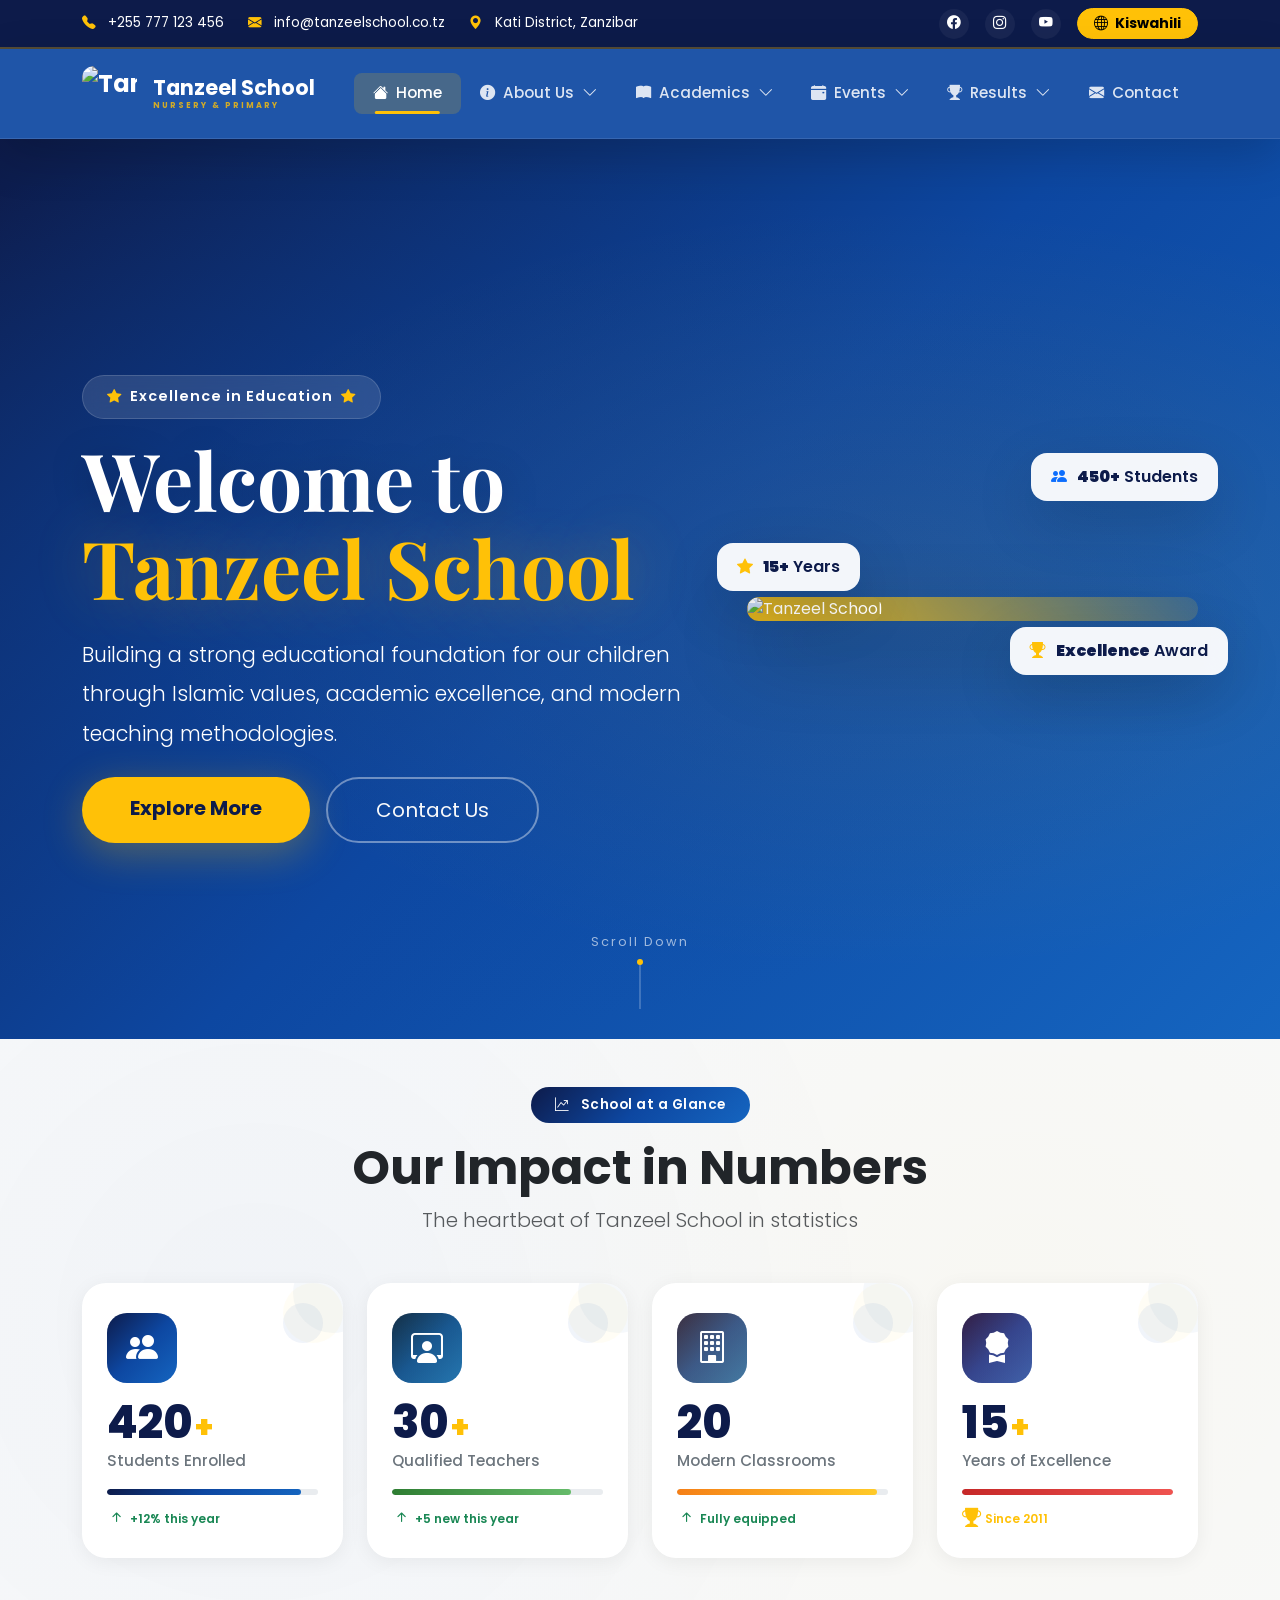
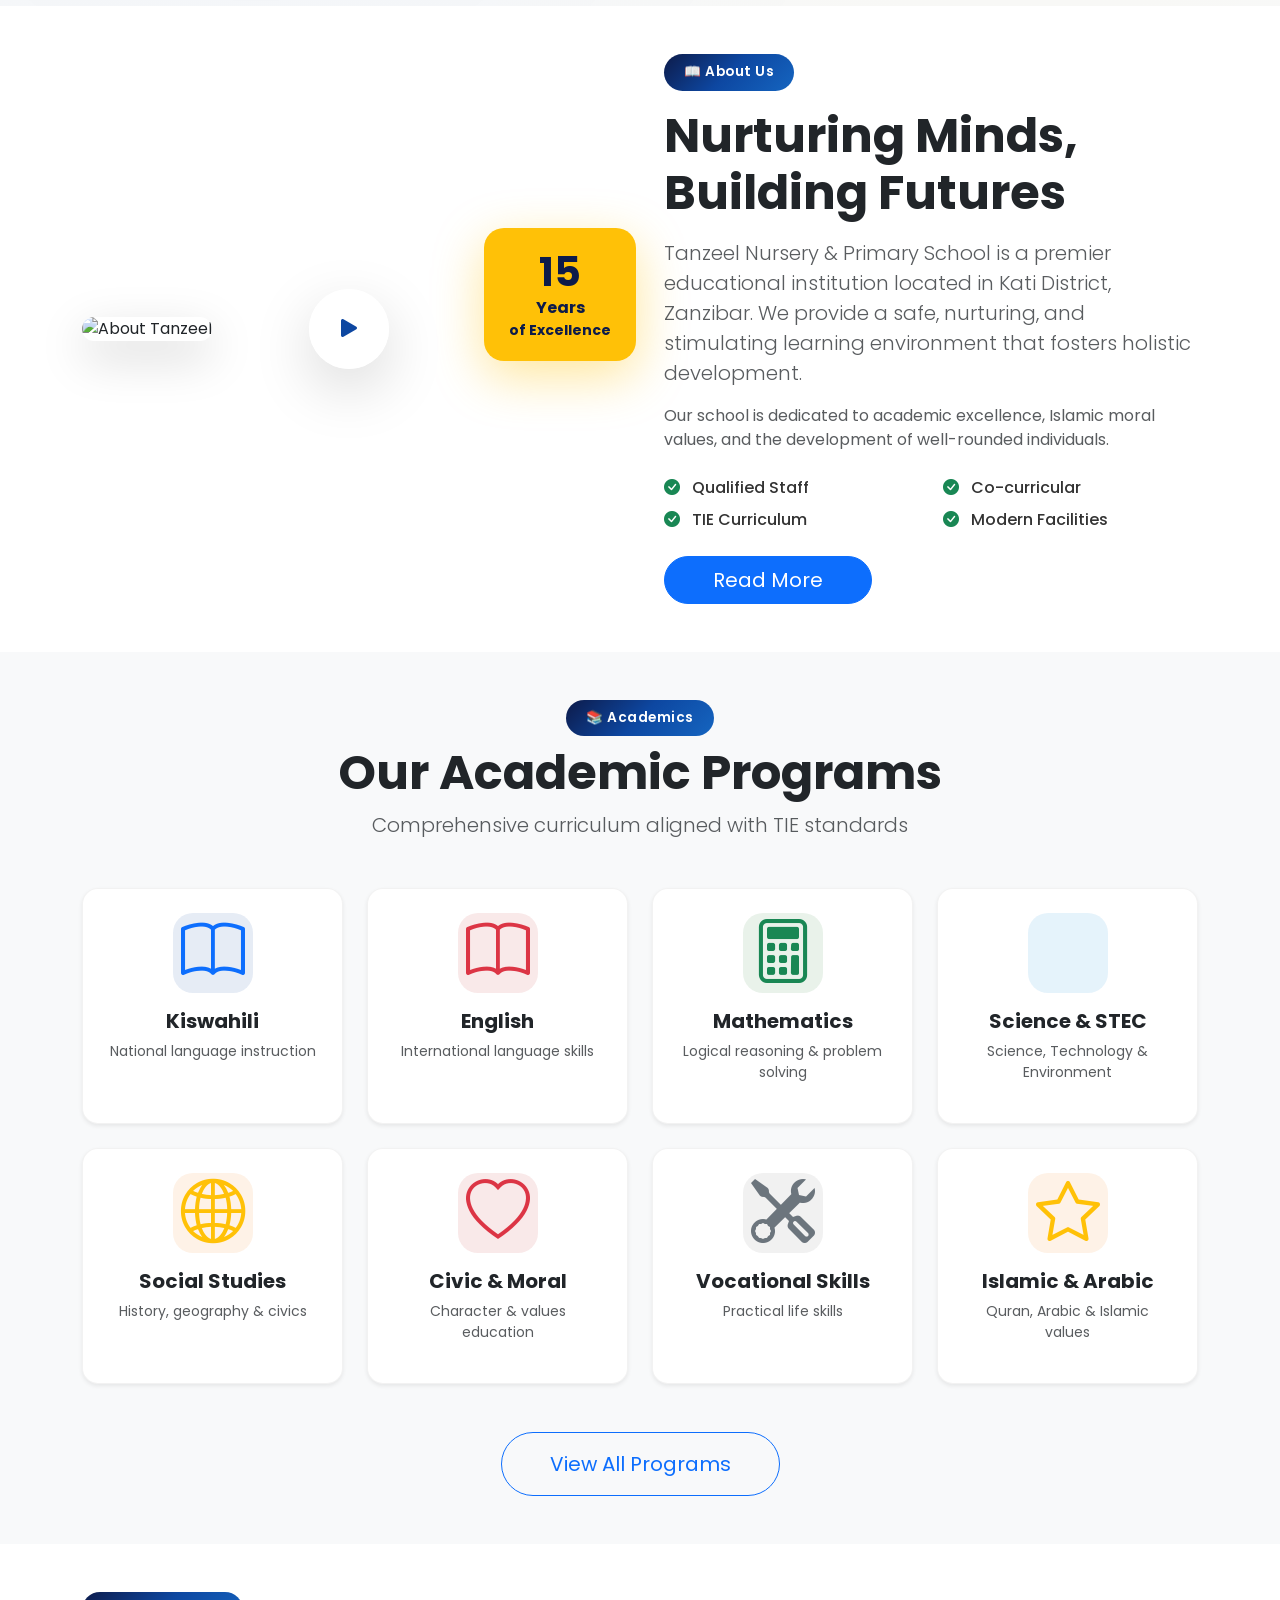
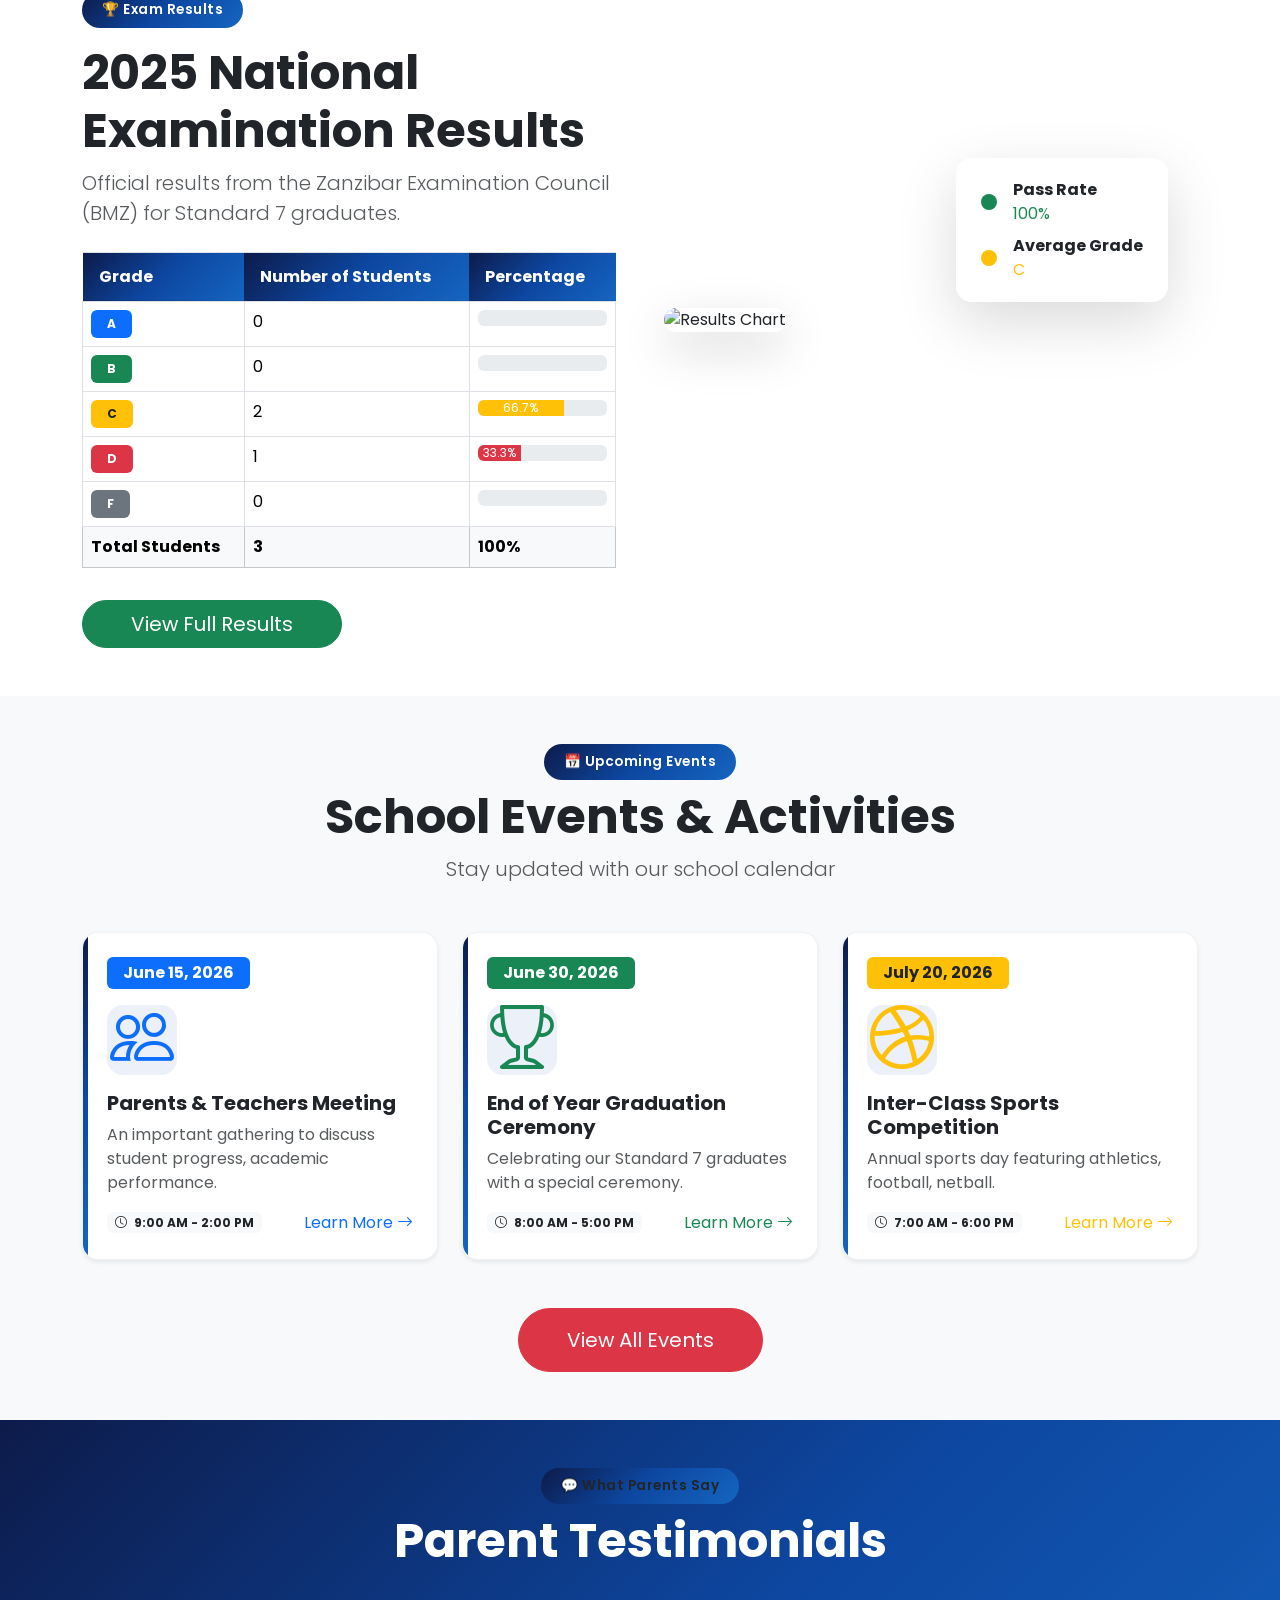
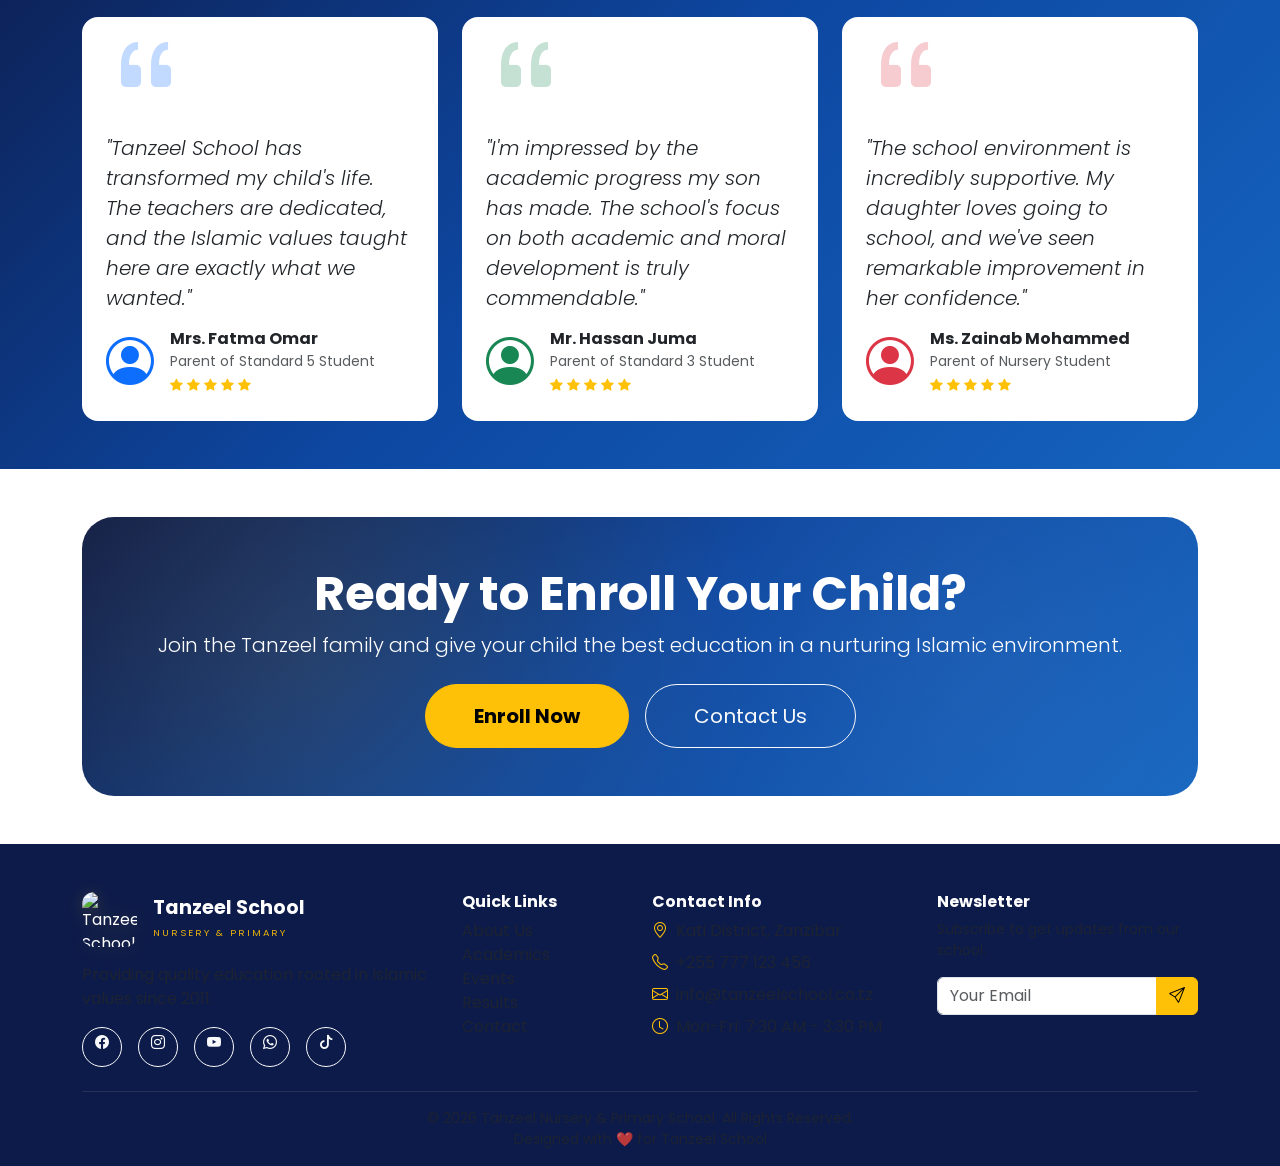
==== index.html @ b0aac3c8 "Prince" ====
<!DOCTYPE html>
<html lang="en" id="htmlTag">
<head>
    <meta charset="UTF-8" />
    <meta name="viewport" content="width=device-width, initial-scale=1.0" />
    <title>Tanzeel Nursery & Primary School - Home</title>
    
    <!-- Bootstrap 5 CSS -->
    <link href="https://cdn.jsdelivr.net/npm/bootstrap@5.3.2/dist/css/bootstrap.min.css" rel="stylesheet" />
    <!-- Bootstrap Icons -->
    <link href="https://cdn.jsdelivr.net/npm/bootstrap-icons@1.11.3/font/bootstrap-icons.css" rel="stylesheet" />
    <!-- Google Fonts Premium -->
    <link href="https://fonts.googleapis.com/css2?family=Playfair+Display:wght@700;800;900&family=Poppins:wght@300;400;500;600;700;800;900&display=swap" rel="stylesheet" />
    <!-- AOS Animation -->
    <link href="https://unpkg.com/aos@2.3.1/dist/aos.css" rel="stylesheet" />
    <!-- Custom CSS -->
    <link href="css/style.css" rel="stylesheet" />
</head>
<body>

    <!-- ======== PRELOADER ======== -->
    <div id="preloader">
        <div class="loader">
            <div class="loader-ring"></div>
            <div class="loader-ring"></div>
            <div class="loader-ring"></div>
            <div class="loader-logo">
                <img src="images/logo-placeholder.png" alt="Tanzeel School" class="loader-logo-img" />
            </div>
            <p class="loader-text mt-3 fw-bold">Tanzeel School</p>
        </div>
    </div>

    <!-- ======== TOP BAR ======== -->
    <div class="top-bar py-2 d-none d-md-block">
        <div class="container d-flex justify-content-between align-items-center">
            <div class="d-flex gap-4 text-white">
                <span><i class="bi bi-telephone-fill me-2 text-warning"></i> <span class="lang-phone">+255 777 123 456</span></span>
                <span><i class="bi bi-envelope-fill me-2 text-warning"></i> <span class="lang-email">info@tanzeelschool.co.tz</span></span>
                <span><i class="bi bi-geo-alt-fill me-2 text-warning"></i> <span class="lang-address">Kati District, Zanzibar</span></span>
            </div>
            <div class="d-flex gap-3 align-items-center">
                <a href="#" class="text-white text-decoration-none social-icon-top"><i class="bi bi-facebook"></i></a>
                <a href="#" class="text-white text-decoration-none social-icon-top"><i class="bi bi-instagram"></i></a>
                <a href="#" class="text-white text-decoration-none social-icon-top"><i class="bi bi-youtube"></i></a>
                <button id="langToggle" class="btn btn-warning btn-sm fw-bold px-3 rounded-pill">
                    <i class="bi bi-globe me-1"></i> <span id="langLabel">Kiswahili</span>
                </button>
            </div>
        </div>
    </div>

    <!-- ======== NAVBAR WITH LOGO ======== -->
    <nav class="navbar navbar-expand-lg glass-navbar shadow-lg sticky-top">
        <div class="container">
            <a class="navbar-brand fw-bold" href="index.html">
                <!-- ====== LOGO IN HEADER ====== -->
                <div class="brand-logo-wrapper">
                    <img src="images/logo.png" alt="Tanzeel School Logo" class="brand-logo" id="headerLogo" />
                    <!-- Fallback if logo not found -->
                    <div class="brand-icon-fallback d-none">
                        <i class="bi bi-mortarboard-fill"></i>
                    </div>
                </div>
                <div class="brand-text ms-2">
                    <span class="lang-school-name">Tanzeel School</span>
                    <small class="d-block text-warning" style="font-size: 0.5rem; letter-spacing: 2px; opacity: 0.8;">
                        <span class="lang-brand-tag">NURSERY &amp; PRIMARY</span>
                    </small>
                </div>
            </a>
            <button class="navbar-toggler border-0" type="button" data-bs-toggle="collapse" data-bs-target="#mainNav">
                <span class="navbar-toggler-icon"></span>
            </button>
            <div class="collapse navbar-collapse" id="mainNav">
                <ul class="navbar-nav ms-auto fw-semibold">
                    
                    <!-- HOME -->
                    <li class="nav-item">
                        <a class="nav-link active" href="index.html">
                            <i class="bi bi-house-fill me-1"></i>
                            <span class="lang-nav-home">Home</span>
                        </a>
                    </li>
                    
                    <!-- ABOUT US with DROPDOWN -->
                    <li class="nav-item dropdown">
                        <a class="nav-link dropdown-toggle" href="#" id="aboutDropdown" role="button" data-bs-toggle="dropdown" aria-expanded="false">
                            <i class="bi bi-info-circle-fill me-1"></i>
                            <span class="lang-nav-about">About Us</span>
                            <i class="bi bi-chevron-down ms-1 dropdown-arrow"></i>
                        </a>
                        <ul class="dropdown-menu glass-dropdown" aria-labelledby="aboutDropdown">
                            <li>
                                <a class="dropdown-item" href="about.html#history">
                                    <i class="bi bi-clock-history me-2"></i>
                                    <span class="lang-drop-history">Our History</span>
                                    <span class="dropdown-badge">NEW</span>
                                </a>
                            </li>
                            <li>
                                <a class="dropdown-item" href="about.html#mission">
                                    <i class="bi bi-bullseye me-2"></i>
                                    <span class="lang-drop-mission">Mission & Vision</span>
                                </a>
                            </li>
                            <li>
                                <a class="dropdown-item" href="about.html#staff">
                                    <i class="bi bi-people me-2"></i>
                                    <span class="lang-drop-staff">Our Staff</span>
                                </a>
                            </li>
                            <li>
                                <a class="dropdown-item" href="about.html#facilities">
                                    <i class="bi bi-building me-2"></i>
                                    <span class="lang-drop-facilities">Facilities</span>
                                </a>
                            </li>
                            <li><hr class="dropdown-divider" /></li>
                            <li>
                                <a class="dropdown-item" href="about.html#achievements">
                                    <i class="bi bi-trophy me-2"></i>
                                    <span class="lang-drop-achievements">Achievements</span>
                                    <span class="dropdown-badge bg-success">Award</span>
                                </a>
                            </li>
                        </ul>
                    </li>
                    
                    <!-- ACADEMICS with DROPDOWN -->
                    <li class="nav-item dropdown">
                        <a class="nav-link dropdown-toggle" href="#" id="acadDropdown" role="button" data-bs-toggle="dropdown" aria-expanded="false">
                            <i class="bi bi-book-fill me-1"></i>
                            <span class="lang-nav-academics">Academics</span>
                            <i class="bi bi-chevron-down ms-1 dropdown-arrow"></i>
                        </a>
                        <ul class="dropdown-menu glass-dropdown" aria-labelledby="acadDropdown">
                            <li>
                                <a class="dropdown-item" href="academics.html#nursery">
                                    <i class="bi bi-stars me-2"></i>
                                    <span class="lang-drop-nursery">Nursery Program</span>
                                </a>
                            </li>
                            <li>
                                <a class="dropdown-item" href="academics.html#primary">
                                    <i class="bi bi-book me-2"></i>
                                    <span class="lang-drop-primary">Primary Program</span>
                                </a>
                            </li>
                            <li>
                                <a class="dropdown-item" href="academics.html#subjects">
                                    <i class="bi bi-grid me-2"></i>
                                    <span class="lang-drop-subjects">Subjects Offered</span>
                                    <span class="dropdown-badge">8</span>
                                </a>
                            </li>
                            <li>
                                <a class="dropdown-item" href="academics.html#curriculum">
                                    <i class="bi bi-diagram-3 me-2"></i>
                                    <span class="lang-drop-curriculum">Curriculum</span>
                                </a>
                            </li>
                            <li><hr class="dropdown-divider" /></li>
                            <li>
                                <a class="dropdown-item" href="academics.html#islamic">
                                    <i class="bi bi-star me-2"></i>
                                    <span class="lang-drop-islamic">Islamic Studies</span>
                                    <span class="dropdown-badge bg-warning text-dark">Featured</span>
                                </a>
                            </li>
                        </ul>
                    </li>
                    
                    <!-- EVENTS with DROPDOWN -->
                    <li class="nav-item dropdown">
                        <a class="nav-link dropdown-toggle" href="#" id="eventsDropdown" role="button" data-bs-toggle="dropdown" aria-expanded="false">
                            <i class="bi bi-calendar-event-fill me-1"></i>
                            <span class="lang-nav-events">Events</span>
                            <i class="bi bi-chevron-down ms-1 dropdown-arrow"></i>
                        </a>
                        <ul class="dropdown-menu glass-dropdown" aria-labelledby="eventsDropdown">
                            <li>
                                <a class="dropdown-item" href="events.html#upcoming">
                                    <i class="bi bi-calendar-plus me-2"></i>
                                    <span class="lang-drop-upcoming">Upcoming Events</span>
                                    <span class="dropdown-badge bg-danger">3</span>
                                </a>
                            </li>
                            <li>
                                <a class="dropdown-item" href="events.html#calendar">
                                    <i class="bi bi-calendar3 me-2"></i>
                                    <span class="lang-drop-calendar">School Calendar</span>
                                </a>
                            </li>
                            <li>
                                <a class="dropdown-item" href="events.html#gallery">
                                    <i class="bi bi-images me-2"></i>
                                    <span class="lang-drop-gallery">Event Gallery</span>
                                </a>
                            </li>
                            <li><hr class="dropdown-divider" /></li>
                            <li>
                                <a class="dropdown-item" href="events.html#sports">
                                    <i class="bi bi-dribbble me-2"></i>
                                    <span class="lang-drop-sports">Sports Events</span>
                                </a>
                            </li>
                        </ul>
                    </li>
                    
                    <!-- RESULTS with DROPDOWN -->
                    <li class="nav-item dropdown">
                        <a class="nav-link dropdown-toggle" href="#" id="resultsDropdown" role="button" data-bs-toggle="dropdown" aria-expanded="false">
                            <i class="bi bi-trophy-fill me-1"></i>
                            <span class="lang-nav-results">Results</span>
                            <i class="bi bi-chevron-down ms-1 dropdown-arrow"></i>
                        </a>
                        <ul class="dropdown-menu glass-dropdown" aria-labelledby="resultsDropdown">
                            <li>
                                <a class="dropdown-item" href="results.html#2025">
                                    <i class="bi bi-award me-2"></i>
                                    <span class="lang-drop-2025">2025 Results</span>
                                    <span class="dropdown-badge bg-success">Latest</span>
                                </a>
                            </li>
                            <li>
                                <a class="dropdown-item" href="results.html#2024">
                                    <i class="bi bi-award me-2"></i>
                                    <span class="lang-drop-2024">2024 Results</span>
                                </a>
                            </li>
                            <li>
                                <a class="dropdown-item" href="results.html#analysis">
                                    <i class="bi bi-graph-up me-2"></i>
                                    <span class="lang-drop-analysis">Performance Analysis</span>
                                </a>
                            </li>
                            <li><hr class="dropdown-divider" /></li>
                            <li>
                                <a class="dropdown-item" href="results.html#national">
                                    <i class="bi bi-bar-chart me-2"></i>
                                    <span class="lang-drop-national">National Rankings</span>
                                </a>
                            </li>
                        </ul>
                    </li>
                    
                    <!-- CONTACT -->
                    <li class="nav-item">
                        <a class="nav-link" href="contact.html">
                            <i class="bi bi-envelope-fill me-1"></i>
                            <span class="lang-nav-contact">Contact</span>
                        </a>
                    </li>
                    
                </ul>
            </div>
        </div>
    </nav>

    <!-- ======== HERO SECTION ======== -->
    <section class="hero-section d-flex align-items-center position-relative overflow-hidden">
        <div id="particles-js" class="particles-container"></div>
        <div class="hero-gradient-overlay"></div>
        
        <div class="container text-white text-center text-md-start position-relative z-1">
            <div class="row align-items-center">
                <div class="col-lg-7" data-aos="fade-right" data-aos-duration="1200">
                    <span class="badge-hero mb-3 d-inline-block">
                        <i class="bi bi-star-fill text-warning me-1"></i>
                        <span class="lang-hero-badge">Excellence in Education</span>
                        <i class="bi bi-star-fill text-warning ms-1"></i>
                    </span>
                    <h1 class="display-1 fw-bold hero-title">
                        <span class="lang-hero-title">Welcome to</span><br />
                        <span class="text-warning lang-hero-sub">Tanzeel School</span>
                    </h1>
                    <p class="lead my-4 lang-hero-desc" style="font-size: 1.3rem; line-height: 1.9;">
                        Building a strong educational foundation for our children through Islamic values, 
                        academic excellence, and modern teaching methodologies.
                    </p>
                    <div class="d-flex flex-wrap gap-3 mt-4">
                        <a href="about.html" class="btn btn-warning btn-lg fw-bold px-5 py-3 rounded-pill hero-btn-primary lang-hero-btn1">
                            Explore More <i class="bi bi-arrow-right ms-2"></i>
                        </a>
                        <a href="contact.html" class="btn btn-outline-light btn-lg px-5 py-3 rounded-pill hero-btn-secondary lang-hero-btn2">
                            <i class="bi bi-telephone me-2"></i> Contact Us
                        </a>
                    </div>
                </div>
                <div class="col-lg-5 d-none d-lg-block" data-aos="fade-left" data-aos-duration="1200">
                    <div class="hero-image-wrapper">
                        <div class="hero-image-frame">
                            <img src="https://via.placeholder.com/600x500/0d47a1/ffffff?text=Tanzeel+School" 
                                 alt="Tanzeel School" class="img-fluid rounded-5 shadow-lg floating-img" />
                        </div>
                        <div class="floating-badge-1">
                            <i class="bi bi-star-fill text-warning"></i>
                            <span><strong>15+</strong> Years</span>
                        </div>
                        <div class="floating-badge-2">
                            <i class="bi bi-trophy-fill text-warning"></i>
                            <span><strong>Excellence</strong> Award</span>
                        </div>
                        <div class="floating-badge-3">
                            <i class="bi bi-people-fill text-primary"></i>
                            <span><strong>450+</strong> Students</span>
                        </div>
                    </div>
                </div>
            </div>
        </div>
        
        <div class="scroll-indicator d-none d-md-block">
            <span class="lang-scroll">Scroll Down</span>
            <div class="scroll-line">
                <div class="scroll-dot"></div>
            </div>
        </div>
    </section>

    <!-- ======== IMPROVED STATISTICS SECTION (PREMIUM DESIGN) ======== -->
    <section class="stats-section py-5">
        <div class="container">
            <div class="stats-header text-center mb-5" data-aos="fade-up">
                <span class="stats-badge d-inline-block mb-3">
                    <i class="bi bi-graph-up-arrow me-2"></i>
                    <span class="lang-stats-badge">School at a Glance</span>
                </span>
                <h2 class="display-5 fw-bold lang-stats-title">Our Impact in Numbers</h2>
                <p class="text-muted lead lang-stats-sub">The heartbeat of Tanzeel School in statistics</p>
            </div>
            
            <div class="row g-4">
                <!-- Stat 1: Students -->
                <div class="col-lg-3 col-md-6" data-aos="fade-up" data-aos-delay="100">
                    <div class="stat-card premium-stat-card">
                        <div class="stat-card-inner">
                            <div class="stat-icon-circle">
                                <i class="bi bi-people-fill"></i>
                                <div class="stat-icon-bg"></div>
                            </div>
                            <div class="stat-content">
                                <h2 class="stat-number"><span class="counter" data-target="450">0</span><span class="stat-plus">+</span></h2>
                                <p class="stat-label lang-stat-students-label">Students Enrolled</p>
                            </div>
                            <div class="stat-progress-bar-wrapper">
                                <div class="stat-progress-track">
                                    <div class="stat-progress-fill" style="width: 92%;">
                                        <span class="stat-progress-label">92%</span>
                                    </div>
                                </div>
                            </div>
                            <div class="stat-trend">
                                <i class="bi bi-arrow-up-short text-success"></i>
                                <span class="text-success">+12% this year</span>
                            </div>
                            <div class="stat-decoration">
                                <div class="stat-circle-1"></div>
                                <div class="stat-circle-2"></div>
                                <div class="stat-circle-3"></div>
                            </div>
                        </div>
                    </div>
                </div>
                
                <!-- Stat 2: Teachers -->
                <div class="col-lg-3 col-md-6" data-aos="fade-up" data-aos-delay="200">
                    <div class="stat-card premium-stat-card">
                        <div class="stat-card-inner">
                            <div class="stat-icon-circle">
                                <i class="bi bi-person-workspace"></i>
                                <div class="stat-icon-bg" style="background: linear-gradient(135deg, #2e7d32, #66bb6a);"></div>
                            </div>
                            <div class="stat-content">
                                <h2 class="stat-number"><span class="counter" data-target="30">0</span><span class="stat-plus">+</span></h2>
                                <p class="stat-label lang-stat-teachers-label">Qualified Teachers</p>
                            </div>
                            <div class="stat-progress-bar-wrapper">
                                <div class="stat-progress-track">
                                    <div class="stat-progress-fill" style="width: 85%; background: linear-gradient(90deg, #2e7d32, #66bb6a);">
                                        <span class="stat-progress-label">85%</span>
                                    </div>
                                </div>
                            </div>
                            <div class="stat-trend">
                                <i class="bi bi-arrow-up-short text-success"></i>
                                <span class="text-success">+5 new this year</span>
                            </div>
                            <div class="stat-decoration">
                                <div class="stat-circle-1"></div>
                                <div class="stat-circle-2"></div>
                                <div class="stat-circle-3"></div>
                            </div>
                        </div>
                    </div>
                </div>
                
                <!-- Stat 3: Classrooms -->
                <div class="col-lg-3 col-md-6" data-aos="fade-up" data-aos-delay="300">
                    <div class="stat-card premium-stat-card">
                        <div class="stat-card-inner">
                            <div class="stat-icon-circle">
                                <i class="bi bi-building"></i>
                                <div class="stat-icon-bg" style="background: linear-gradient(135deg, #f57f17, #ffca28);"></div>
                            </div>
                            <div class="stat-content">
                                <h2 class="stat-number"><span class="counter" data-target="20">0</span></h2>
                                <p class="stat-label lang-stat-classrooms-label">Modern Classrooms</p>
                            </div>
                            <div class="stat-progress-bar-wrapper">
                                <div class="stat-progress-track">
                                    <div class="stat-progress-fill" style="width: 95%; background: linear-gradient(90deg, #f57f17, #ffca28);">
                                        <span class="stat-progress-label">95%</span>
                                    </div>
                                </div>
                            </div>
                            <div class="stat-trend">
                                <i class="bi bi-arrow-up-short text-success"></i>
                                <span class="text-success">Fully equipped</span>
                            </div>
                            <div class="stat-decoration">
                                <div class="stat-circle-1"></div>
                                <div class="stat-circle-2"></div>
                                <div class="stat-circle-3"></div>
                            </div>
                        </div>
                    </div>
                </div>
                
                <!-- Stat 4: Years -->
                <div class="col-lg-3 col-md-6" data-aos="fade-up" data-aos-delay="400">
                    <div class="stat-card premium-stat-card">
                        <div class="stat-card-inner">
                            <div class="stat-icon-circle">
                                <i class="bi bi-award-fill"></i>
                                <div class="stat-icon-bg" style="background: linear-gradient(135deg, #c62828, #ef5350);"></div>
                            </div>
                            <div class="stat-content">
                                <h2 class="stat-number"><span class="counter" data-target="15">0</span><span class="stat-plus">+</span></h2>
                                <p class="stat-label lang-stat-years-label">Years of Excellence</p>
                            </div>
                            <div class="stat-progress-bar-wrapper">
                                <div class="stat-progress-track">
                                    <div class="stat-progress-fill" style="width: 100%; background: linear-gradient(90deg, #c62828, #ef5350);">
                                        <span class="stat-progress-label">100%</span>
                                    </div>
                                </div>
                            </div>
                            <div class="stat-trend">
                                <i class="bi bi-trophy-fill text-warning"></i>
                                <span class="text-warning">Since 2011</span>
                            </div>
                            <div class="stat-decoration">
                                <div class="stat-circle-1"></div>
                                <div class="stat-circle-2"></div>
                                <div class="stat-circle-3"></div>
                            </div>
                        </div>
                    </div>
                </div>
            </div>
        </div>
    </section>

    <!-- ======== ABOUT PREVIEW ======== -->
    <section class="about-preview py-5">
        <div class="container">
            <div class="row align-items-center g-5">
                <div class="col-lg-6" data-aos="fade-right">
                    <div class="about-image-wrapper position-relative">
                        <img src="https://via.placeholder.com/600x450/1565c0/ffffff?text=Tanzeel+School+Building" 
                             class="img-fluid rounded-4 shadow-lg" alt="About Tanzeel" />
                        <div class="about-experience-badge">
                            <span class="fw-bold display-6">15</span>
                            <span class="d-block">Years</span>
                            <span class="d-block small">of Excellence</span>
                        </div>
                        <div class="about-play-btn">
                            <i class="bi bi-play-fill"></i>
                        </div>
                    </div>
                </div>
                <div class="col-lg-6" data-aos="fade-left">
                    <span class="badge-section mb-3 d-inline-block">
                        <span class="lang-about-badge">📖 About Us</span>
                    </span>
                    <h2 class="fw-bold display-5 lang-about-title">Nurturing Minds, Building Futures</h2>
                    <p class="text-muted lead mt-3 lang-about-desc1">
                        Tanzeel Nursery &amp; Primary School is a premier educational institution located 
                        in Kati District, Zanzibar. We provide a safe, nurturing, and stimulating learning 
                        environment that fosters holistic development.
                    </p>
                    <p class="text-muted lang-about-desc2">
                        Our school is dedicated to academic excellence, Islamic moral values, and the development 
                        of well-rounded individuals.
                    </p>
                    <div class="row mt-4">
                        <div class="col-6">
                            <div class="about-feature">
                                <i class="bi bi-check-circle-fill text-success me-2"></i>
                                <span class="lang-about-li1">Qualified Staff</span>
                            </div>
                            <div class="about-feature mt-2">
                                <i class="bi bi-check-circle-fill text-success me-2"></i>
                                <span class="lang-about-li2">TIE Curriculum</span>
                            </div>
                        </div>
                        <div class="col-6">
                            <div class="about-feature">
                                <i class="bi bi-check-circle-fill text-success me-2"></i>
                                <span class="lang-about-li3">Co-curricular</span>
                            </div>
                            <div class="about-feature mt-2">
                                <i class="bi bi-check-circle-fill text-success me-2"></i>
                                <span class="lang-about-li4">Modern Facilities</span>
                            </div>
                        </div>
                    </div>
                    <a href="about.html" class="btn btn-primary btn-lg mt-4 px-5 rounded-pill lang-about-btn">
                        Read More <i class="bi bi-arrow-right ms-2"></i>
                    </a>
                </div>
            </div>
        </div>
    </section>

    <!-- ======== ACADEMICS PREVIEW ======== -->
    <section class="academics-preview py-5 bg-light">
        <div class="container">
            <div class="text-center mb-5" data-aos="fade-up">
                <span class="badge-section mb-2 d-inline-block">
                    <span class="lang-acad-badge">📚 Academics</span>
                </span>
                <h2 class="fw-bold display-5 lang-acad-title">Our Academic Programs</h2>
                <p class="text-muted lead lang-acad-sub">Comprehensive curriculum aligned with TIE standards</p>
            </div>
            <div class="row g-4">
                <div class="col-lg-3 col-md-6" data-aos="flip-up" data-aos-delay="100">
                    <div class="acad-card p-4 rounded-4 shadow-sm text-center h-100">
                        <div class="acad-icon bg-primary-soft">
                            <i class="bi bi-book display-3 text-primary"></i>
                        </div>
                        <h5 class="fw-bold mt-3 lang-acad-1">Kiswahili</h5>
                        <p class="text-muted small lang-acad-1-desc">National language instruction</p>
                        <div class="acad-hover-overlay">
                            <span class="badge bg-primary">Learn More</span>
                        </div>
                    </div>
                </div>
                <div class="col-lg-3 col-md-6" data-aos="flip-up" data-aos-delay="200">
                    <div class="acad-card p-4 rounded-4 shadow-sm text-center h-100">
                        <div class="acad-icon bg-danger-soft">
                            <i class="bi bi-book display-3 text-danger"></i>
                        </div>
                        <h5 class="fw-bold mt-3 lang-acad-2">English</h5>
                        <p class="text-muted small lang-acad-2-desc">International language skills</p>
                        <div class="acad-hover-overlay">
                            <span class="badge bg-danger">Learn More</span>
                        </div>
                    </div>
                </div>
                <div class="col-lg-3 col-md-6" data-aos="flip-up" data-aos-delay="300">
                    <div class="acad-card p-4 rounded-4 shadow-sm text-center h-100">
                        <div class="acad-icon bg-success-soft">
                            <i class="bi bi-calculator display-3 text-success"></i>
                        </div>
                        <h5 class="fw-bold mt-3 lang-acad-3">Mathematics</h5>
                        <p class="text-muted small lang-acad-3-desc">Logical reasoning &amp; problem solving</p>
                        <div class="acad-hover-overlay">
                            <span class="badge bg-success">Learn More</span>
                        </div>
                    </div>
                </div>
                <div class="col-lg-3 col-md-6" data-aos="flip-up" data-aos-delay="400">
                    <div class="acad-card p-4 rounded-4 shadow-sm text-center h-100">
                        <div class="acad-icon bg-info-soft">
                            <i class="bi bi-flask display-3 text-info"></i>
                        </div>
                        <h5 class="fw-bold mt-3 lang-acad-4">Science &amp; STEC</h5>
                        <p class="text-muted small lang-acad-4-desc">Science, Technology &amp; Environment</p>
                        <div class="acad-hover-overlay">
                            <span class="badge bg-info">Learn More</span>
                        </div>
                    </div>
                </div>
                <div class="col-lg-3 col-md-6" data-aos="flip-up" data-aos-delay="100">
                    <div class="acad-card p-4 rounded-4 shadow-sm text-center h-100">
                        <div class="acad-icon bg-warning-soft">
                            <i class="bi bi-globe2 display-3 text-warning"></i>
                        </div>
                        <h5 class="fw-bold mt-3 lang-acad-5">Social Studies</h5>
                        <p class="text-muted small lang-acad-5-desc">History, geography &amp; civics</p>
                        <div class="acad-hover-overlay">
                            <span class="badge bg-warning text-dark">Learn More</span>
                        </div>
                    </div>
                </div>
                <div class="col-lg-3 col-md-6" data-aos="flip-up" data-aos-delay="200">
                    <div class="acad-card p-4 rounded-4 shadow-sm text-center h-100">
                        <div class="acad-icon bg-danger-soft">
                            <i class="bi bi-heart display-3 text-danger"></i>
                        </div>
                        <h5 class="fw-bold mt-3 lang-acad-6">Civic &amp; Moral</h5>
                        <p class="text-muted small lang-acad-6-desc">Character &amp; values education</p>
                        <div class="acad-hover-overlay">
                            <span class="badge bg-danger">Learn More</span>
                        </div>
                    </div>
                </div>
                <div class="col-lg-3 col-md-6" data-aos="flip-up" data-aos-delay="300">
                    <div class="acad-card p-4 rounded-4 shadow-sm text-center h-100">
                        <div class="acad-icon bg-secondary-soft">
                            <i class="bi bi-tools display-3 text-secondary"></i>
                        </div>
                        <h5 class="fw-bold mt-3 lang-acad-7">Vocational Skills</h5>
                        <p class="text-muted small lang-acad-7-desc">Practical life skills</p>
                        <div class="acad-hover-overlay">
                            <span class="badge bg-secondary">Learn More</span>
                        </div>
                    </div>
                </div>
                <div class="col-lg-3 col-md-6" data-aos="flip-up" data-aos-delay="400">
                    <div class="acad-card p-4 rounded-4 shadow-sm text-center h-100">
                        <div class="acad-icon bg-warning-soft">
                            <i class="bi bi-star display-3 text-warning"></i>
                        </div>
                        <h5 class="fw-bold mt-3 lang-acad-8">Islamic &amp; Arabic</h5>
                        <p class="text-muted small lang-acad-8-desc">Quran, Arabic &amp; Islamic values</p>
                        <div class="acad-hover-overlay">
                            <span class="badge bg-warning text-dark">Learn More</span>
                        </div>
                    </div>
                </div>
            </div>
            <div class="text-center mt-5" data-aos="fade-up">
                <a href="academics.html" class="btn btn-outline-primary btn-lg px-5 py-3 rounded-pill lang-acad-btn">
                    View All Programs <i class="bi bi-arrow-right ms-2"></i>
                </a>
            </div>
        </div>
    </section>

    <!-- ======== RESULTS HIGHLIGHT ======== -->
    <section class="results-preview py-5">
        <div class="container">
            <div class="row align-items-center g-5">
                <div class="col-lg-6" data-aos="fade-right">
                    <span class="badge-section mb-3 d-inline-block">
                        <span class="lang-results-badge">🏆 Exam Results</span>
                    </span>
                    <h2 class="fw-bold display-5 lang-results-title">2025 National Examination Results</h2>
                    <p class="text-muted lead lang-results-desc">
                        Official results from the Zanzibar Examination Council (BMZ) for Standard 7 graduates.
                    </p>
                    <div class="table-responsive mt-4">
                        <table class="table table-bordered table-hover results-table">
                            <thead>
                                <tr>
                                    <th><span class="lang-result-grade">Grade</span></th>
                                    <th><span class="lang-result-count">Number of Students</span></th>
                                    <th>Percentage</th>
                                </tr>
                            </thead>
                            <tbody>
                                <tr>
                                    <td><span class="badge bg-primary px-3 py-2">A</span></td>
                                    <td>0</td>
                                    <td><div class="progress"><div class="progress-bar bg-primary" style="width: 0%">0%</div></div></td>
                                </tr>
                                <tr>
                                    <td><span class="badge bg-success px-3 py-2">B</span></td>
                                    <td>0</td>
                                    <td><div class="progress"><div class="progress-bar bg-success" style="width: 0%">0%</div></div></td>
                                </tr>
                                <tr>
                                    <td><span class="badge bg-warning text-dark px-3 py-2">C</span></td>
                                    <td>2</td>
                                    <td><div class="progress"><div class="progress-bar bg-warning" style="width: 66.7%">66.7%</div></div></td>
                                </tr>
                                <tr>
                                    <td><span class="badge bg-danger px-3 py-2">D</span></td>
                                    <td>1</td>
                                    <td><div class="progress"><div class="progress-bar bg-danger" style="width: 33.3%">33.3%</div></div></td>
                                </tr>
                                <tr>
                                    <td><span class="badge bg-secondary px-3 py-2">F</span></td>
                                    <td>0</td>
                                    <td><div class="progress"><div class="progress-bar bg-secondary" style="width: 0%">0%</div></div></td>
                                </tr>
                            </tbody>
                            <tfoot class="table-light fw-bold">
                                <tr>
                                    <td>Total Students</td>
                                    <td>3</td>
                                    <td>100%</td>
                                </tr>
                            </tfoot>
                        </table>
                    </div>
                    <a href="results.html" class="btn btn-success btn-lg mt-3 px-5 rounded-pill lang-results-btn">
                        View Full Results <i class="bi bi-arrow-right ms-2"></i>
                    </a>
                </div>
                <div class="col-lg-6" data-aos="fade-left">
                    <div class="results-chart-wrapper">
                        <div class="results-chart-bg">
                            <img src="https://via.placeholder.com/550x450/28a745/ffffff?text=Tanzeel+Results+2025" 
                                 class="img-fluid rounded-4 shadow-lg" alt="Results Chart" />
                        </div>
                        <div class="results-chart-badge">
                            <div class="d-flex align-items-center gap-3">
                                <div class="badge-circle bg-success"></div>
                                <div><strong>Pass Rate</strong><br /><span class="text-success">100%</span></div>
                            </div>
                            <div class="d-flex align-items-center gap-3 mt-2">
                                <div class="badge-circle bg-warning"></div>
                                <div><strong>Average Grade</strong><br /><span class="text-warning">C</span></div>
                            </div>
                        </div>
                    </div>
                </div>
            </div>
        </div>
    </section>

    <!-- ======== EVENTS PREVIEW ======== -->
    <section class="events-preview py-5 bg-light">
        <div class="container">
            <div class="text-center mb-5" data-aos="fade-up">
                <span class="badge-section mb-2 d-inline-block">
                    <span class="lang-events-badge">📅 Upcoming Events</span>
                </span>
                <h2 class="fw-bold display-5 lang-events-title">School Events &amp; Activities</h2>
                <p class="text-muted lead lang-events-sub">Stay updated with our school calendar</p>
            </div>
            <div class="row g-4">
                <div class="col-md-4" data-aos="fade-up" data-aos-delay="100">
                    <div class="event-card p-4 rounded-4 shadow-sm h-100">
                        <div class="event-date-badge mb-3">
                            <span class="badge bg-primary px-3 py-2 fs-6 lang-event-1-date">June 15, 2026</span>
                        </div>
                        <div class="event-icon-wrapper">
                            <i class="bi bi-people display-3 text-primary"></i>
                        </div>
                        <h5 class="fw-bold mt-3 lang-event-1-title">Parents &amp; Teachers Meeting</h5>
                        <p class="text-muted lang-event-1-desc">
                            An important gathering to discuss student progress, academic performance.
                        </p>
                        <div class="event-footer d-flex justify-content-between align-items-center">
                            <span class="badge bg-light text-dark"><i class="bi bi-clock me-1"></i> 9:00 AM - 2:00 PM</span>
                            <a href="events.html" class="text-primary text-decoration-none">Learn More <i class="bi bi-arrow-right"></i></a>
                        </div>
                    </div>
                </div>
                <div class="col-md-4" data-aos="fade-up" data-aos-delay="200">
                    <div class="event-card p-4 rounded-4 shadow-sm h-100">
                        <div class="event-date-badge mb-3">
                            <span class="badge bg-success px-3 py-2 fs-6 lang-event-2-date">June 30, 2026</span>
                        </div>
                        <div class="event-icon-wrapper">
                            <i class="bi bi-trophy display-3 text-success"></i>
                        </div>
                        <h5 class="fw-bold mt-3 lang-event-2-title">End of Year Graduation Ceremony</h5>
                        <p class="text-muted lang-event-2-desc">
                            Celebrating our Standard 7 graduates with a special ceremony.
                        </p>
                        <div class="event-footer d-flex justify-content-between align-items-center">
                            <span class="badge bg-light text-dark"><i class="bi bi-clock me-1"></i> 8:00 AM - 5:00 PM</span>
                            <a href="events.html" class="text-success text-decoration-none">Learn More <i class="bi bi-arrow-right"></i></a>
                        </div>
                    </div>
                </div>
                <div class="col-md-4" data-aos="fade-up" data-aos-delay="300">
                    <div class="event-card p-4 rounded-4 shadow-sm h-100">
                        <div class="event-date-badge mb-3">
                            <span class="badge bg-warning text-dark px-3 py-2 fs-6 lang-event-3-date">July 20, 2026</span>
                        </div>
                        <div class="event-icon-wrapper">
                            <i class="bi bi-dribbble display-3 text-warning"></i>
                        </div>
                        <h5 class="fw-bold mt-3 lang-event-3-title">Inter-Class Sports Competition</h5>
                        <p class="text-muted lang-event-3-desc">
                            Annual sports day featuring athletics, football, netball.
                        </p>
                        <div class="event-footer d-flex justify-content-between align-items-center">
                            <span class="badge bg-light text-dark"><i class="bi bi-clock me-1"></i> 7:00 AM - 6:00 PM</span>
                            <a href="events.html" class="text-warning text-decoration-none">Learn More <i class="bi bi-arrow-right"></i></a>
                        </div>
                    </div>
                </div>
            </div>
            <div class="text-center mt-5" data-aos="fade-up">
                <a href="events.html" class="btn btn-danger btn-lg px-5 py-3 rounded-pill lang-events-btn">
                    View All Events <i class="bi bi-arrow-right ms-2"></i>
                </a>
            </div>
        </div>
    </section>

    <!-- ======== TESTIMONIALS ======== -->
    <section class="testimonials py-5">
        <div class="container">
            <div class="text-center mb-5" data-aos="fade-up">
                <span class="badge-section mb-2 d-inline-block bg-warning text-dark">
                    <span>💬 What Parents Say</span>
                </span>
                <h2 class="fw-bold display-5 text-white">Parent Testimonials</h2>
            </div>
            <div class="row g-4">
                <div class="col-md-4" data-aos="fade-up" data-aos-delay="100">
                    <div class="testimonial-card p-4 rounded-4 bg-white text-dark h-100">
                        <div class="testimonial-quote">
                            <i class="bi bi-quote display-1 text-primary opacity-25"></i>
                        </div>
                        <p class="lead fst-italic mt-3">
                            "Tanzeel School has transformed my child's life. The teachers are dedicated, 
                            and the Islamic values taught here are exactly what we wanted."
                        </p>
                        <div class="d-flex align-items-center mt-3">
                            <div class="testimonial-avatar">
                                <i class="bi bi-person-circle display-4 text-primary"></i>
                            </div>
                            <div class="ms-3">
                                <h6 class="fw-bold mb-0">Mrs. Fatma Omar</h6>
                                <small class="text-muted">Parent of Standard 5 Student</small>
                                <div class="testimonial-stars">
                                    <i class="bi bi-star-fill text-warning"></i>
                                    <i class="bi bi-star-fill text-warning"></i>
                                    <i class="bi bi-star-fill text-warning"></i>
                                    <i class="bi bi-star-fill text-warning"></i>
                                    <i class="bi bi-star-fill text-warning"></i>
                                </div>
                            </div>
                        </div>
                    </div>
                </div>
                <div class="col-md-4" data-aos="fade-up" data-aos-delay="200">
                    <div class="testimonial-card p-4 rounded-4 bg-white text-dark h-100">
                        <div class="testimonial-quote">
                            <i class="bi bi-quote display-1 text-success opacity-25"></i>
                        </div>
                        <p class="lead fst-italic mt-3">
                            "I'm impressed by the academic progress my son has made. The school's 
                            focus on both academic and moral development is truly commendable."
                        </p>
                        <div class="d-flex align-items-center mt-3">
                            <div class="testimonial-avatar">
                                <i class="bi bi-person-circle display-4 text-success"></i>
                            </div>
                            <div class="ms-3">
                                <h6 class="fw-bold mb-0">Mr. Hassan Juma</h6>
                                <small class="text-muted">Parent of Standard 3 Student</small>
                                <div class="testimonial-stars">
                                    <i class="bi bi-star-fill text-warning"></i>
                                    <i class="bi bi-star-fill text-warning"></i>
                                    <i class="bi bi-star-fill text-warning"></i>
                                    <i class="bi bi-star-fill text-warning"></i>
                                    <i class="bi bi-star-fill text-warning"></i>
                                </div>
                            </div>
                        </div>
                    </div>
                </div>
                <div class="col-md-4" data-aos="fade-up" data-aos-delay="300">
                    <div class="testimonial-card p-4 rounded-4 bg-white text-dark h-100">
                        <div class="testimonial-quote">
                            <i class="bi bi-quote display-1 text-danger opacity-25"></i>
                        </div>
                        <p class="lead fst-italic mt-3">
                            "The school environment is incredibly supportive. My daughter loves going 
                            to school, and we've seen remarkable improvement in her confidence."
                        </p>
                        <div class="d-flex align-items-center mt-3">
                            <div class="testimonial-avatar">
                                <i class="bi bi-person-circle display-4 text-danger"></i>
                            </div>
                            <div class="ms-3">
                                <h6 class="fw-bold mb-0">Ms. Zainab Mohammed</h6>
                                <small class="text-muted">Parent of Nursery Student</small>
                                <div class="testimonial-stars">
                                    <i class="bi bi-star-fill text-warning"></i>
                                    <i class="bi bi-star-fill text-warning"></i>
                                    <i class="bi bi-star-fill text-warning"></i>
                                    <i class="bi bi-star-fill text-warning"></i>
                                    <i class="bi bi-star-fill text-warning"></i>
                                </div>
                            </div>
                        </div>
                    </div>
                </div>
            </div>
        </div>
    </section>

    <!-- ======== CTA SECTION ======== -->
    <section class="cta-section py-5">
        <div class="container">
            <div class="cta-box p-5 rounded-5 text-center text-white position-relative overflow-hidden" 
                 style="background: linear-gradient(135deg, #0d1b4a 0%, #0d47a1 50%, #1565c0 100%);">
                <div class="cta-particles"></div>
                <div class="position-relative z-1">
                    <h2 class="fw-bold display-5 lang-cta-title">Ready to Enroll Your Child?</h2>
                    <p class="lead mb-4 lang-cta-desc">
                        Join the Tanzeel family and give your child the best education in a nurturing Islamic environment.
                    </p>
                    <div class="d-flex flex-wrap justify-content-center gap-3">
                        <a href="contact.html" class="btn btn-warning btn-lg fw-bold px-5 py-3 rounded-pill lang-cta-btn1">
                            <i class="bi bi-person-plus me-2"></i> Enroll Now
                        </a>
                        <a href="contact.html" class="btn btn-outline-light btn-lg px-5 py-3 rounded-pill lang-cta-btn2">
                            <i class="bi bi-chat-dots me-2"></i> Contact Us
                        </a>
                    </div>
                </div>
            </div>
        </div>
    </section>

    <!-- ======== FOOTER WITH LOGO ======== -->
    <footer class="footer bg-dark text-white pt-5 pb-3">
        <div class="container">
            <div class="row g-4">
                <div class="col-lg-4">
                    <!-- ====== LOGO IN FOOTER ====== -->
                    <div class="footer-brand d-flex align-items-center mb-3">
                        <div class="footer-logo-wrapper">
                            <img src="images/logo.png" alt="Tanzeel School Logo" class="footer-logo" id="footerLogo" />
                            <div class="footer-logo-fallback d-none">
                                <i class="bi bi-mortarboard-fill text-warning"></i>
                            </div>
                        </div>
                        <div class="footer-brand-text ms-3">
                            <h5 class="fw-bold mb-0 text-white">
                                <span class="lang-footer-name">Tanzeel School</span>
                            </h5>
                            <small class="text-warning" style="font-size: 0.6rem; letter-spacing: 2px;">
                                <span class="lang-footer-tag">NURSERY &amp; PRIMARY</span>
                            </small>
                        </div>
                    </div>
                    <p class="text-muted lang-footer-desc">
                        Providing quality education rooted in Islamic values since 2011.
                    </p>
                    <div class="social-links d-flex gap-3 mt-3">
                        <a href="#" class="btn btn-outline-light btn-sm rounded-circle social-btn"><i class="bi bi-facebook"></i></a>
                        <a href="#" class="btn btn-outline-light btn-sm rounded-circle social-btn"><i class="bi bi-instagram"></i></a>
                        <a href="#" class="btn btn-outline-light btn-sm rounded-circle social-btn"><i class="bi bi-youtube"></i></a>
                        <a href="#" class="btn btn-outline-light btn-sm rounded-circle social-btn"><i class="bi bi-whatsapp"></i></a>
                        <a href="#" class="btn btn-outline-light btn-sm rounded-circle social-btn"><i class="bi bi-tiktok"></i></a>
                    </div>
                </div>
                <div class="col-lg-2 col-6">
                    <h6 class="fw-bold lang-footer-quick">Quick Links</h6>
                    <ul class="list-unstyled">
                        <li><a href="about.html" class="text-decoration-none text-muted footer-link">About Us</a></li>
                        <li><a href="academics.html" class="text-decoration-none text-muted footer-link">Academics</a></li>
                        <li><a href="events.html" class="text-decoration-none text-muted footer-link">Events</a></li>
                        <li><a href="results.html" class="text-decoration-none text-muted footer-link">Results</a></li>
                        <li><a href="contact.html" class="text-decoration-none text-muted footer-link">Contact</a></li>
                    </ul>
                </div>
                <div class="col-lg-3 col-6">
                    <h6 class="fw-bold lang-footer-contact">Contact Info</h6>
                    <ul class="list-unstyled text-muted">
                        <li class="mb-2"><i class="bi bi-geo-alt me-2 text-warning"></i>Kati District, Zanzibar</li>
                        <li class="mb-2"><i class="bi bi-telephone me-2 text-warning"></i>+255 777 123 456</li>
                        <li class="mb-2"><i class="bi bi-envelope me-2 text-warning"></i>info@tanzeelschool.co.tz</li>
                        <li class="mb-2"><i class="bi bi-clock me-2 text-warning"></i>Mon-Fri: 7:30 AM - 3:30 PM</li>
                    </ul>
                </div>
                <div class="col-lg-3">
                    <h6 class="fw-bold lang-footer-newsletter">Newsletter</h6>
                    <p class="text-muted small">Subscribe to get updates from our school.</p>
                    <div class="input-group">
                        <input type="email" class="form-control" placeholder="Your Email" />
                        <button class="btn btn-warning" type="button"><i class="bi bi-send"></i></button>
                    </div>
                </div>
            </div>
            <hr class="border-secondary mt-4" />
            <div class="text-center text-muted small">
                &copy; 2026 <span class="lang-footer-copy">Tanzeel Nursery &amp; Primary School. All Rights Reserved.</span>
                <br />
                <span class="lang-footer-designed">Designed with <i class="bi bi-heart-fill text-danger"></i> for Tanzeel School</span>
            </div>
        </div>
    </footer>

    <!-- Bootstrap JS -->
    <script src="https://cdn.jsdelivr.net/npm/bootstrap@5.3.2/dist/js/bootstrap.bundle.min.js"></script>
    <!-- AOS Animation -->
    <script src="https://unpkg.com/aos@2.3.1/dist/aos.js"></script>
    <!-- Particles JS -->
    <script src="https://cdn.jsdelivr.net/npm/particles.js@2.0.0/particles.min.js"></script>
    <!-- Custom JS -->
    <script src="js/script.js"></script>
</body>
</html>
---- css/style.css ----
/* ============================================================
   GLOBAL RESET & BASE
   ============================================================ */
* {
    margin: 0;
    padding: 0;
    box-sizing: border-box;
}

:root {
    --primary: #0d47a1;
    --primary-dark: #0d1b4a;
    --primary-light: #1565c0;
    --secondary: #ffc107;
    --secondary-dark: #f57f17;
    --gradient-primary: linear-gradient(135deg, #0d1b4a 0%, #0d47a1 50%, #1565c0 100%);
    --glass-bg: rgba(255, 255, 255, 0.1);
    --glass-border: rgba(255, 255, 255, 0.2);
    --shadow-lg: 0 20px 60px rgba(0, 0, 0, 0.15);
    --shadow-xl: 0 30px 80px rgba(0, 0, 0, 0.2);
    --shadow-2xl: 0 40px 100px rgba(0, 0, 0, 0.25);
    --transition-smooth: all 0.4s cubic-bezier(0.25, 0.46, 0.45, 0.94);
}

body {
    font-family: 'Poppins', sans-serif;
    overflow-x: hidden;
    background: #f8f9fa;
}

/* ============================================================
   PRELOADER
   ============================================================ */
#preloader {
    position: fixed;
    top: 0;
    left: 0;
    width: 100%;
    height: 100%;
    background: var(--gradient-primary);
    display: flex;
    align-items: center;
    justify-content: center;
    z-index: 99999;
    transition: opacity 0.8s ease, visibility 0.8s ease;
}

#preloader.hide {
    opacity: 0;
    visibility: hidden;
}

.loader {
    text-align: center;
}

.loader-ring {
    display: inline-block;
    width: 60px;
    height: 60px;
    border: 4px solid rgba(255, 255, 255, 0.1);
    border-top-color: var(--secondary);
    border-radius: 50%;
    animation: spin 1s linear infinite;
    margin: 0 5px;
}

.loader-ring:nth-child(2) {
    width: 80px;
    height: 80px;
    border-top-color: #fff;
    animation-duration: 1.5s;
}

.loader-ring:nth-child(3) {
    width: 100px;
    height: 100px;
    border-top-color: var(--secondary);
    animation-duration: 2s;
}

@keyframes spin {
    to { transform: rotate(360deg); }
}

.loader-logo {
    margin-top: 30px;
}

.loader-logo-img {
    width: 80px;
    height: 80px;
    object-fit: contain;
    border-radius: 50%;
    border: 3px solid rgba(255, 193, 7, 0.3);
    animation: pulse 1.5s ease-in-out infinite;
}

.loader-text {
    color: #fff;
    font-size: 1.5rem;
    letter-spacing: 2px;
    animation: pulse 1.5s ease-in-out infinite;
}

@keyframes pulse {
    0%, 100% { opacity: 0.6; transform: scale(0.98); }
    50% { opacity: 1; transform: scale(1.02); }
}

/* ============================================================
   TOP BAR
   ============================================================ */
.top-bar {
    background: var(--primary-dark);
    font-size: 0.85rem;
    border-bottom: 2px solid rgba(255, 193, 7, 0.3);
}

.social-icon-top {
    width: 30px;
    height: 30px;
    display: inline-flex;
    align-items: center;
    justify-content: center;
    border-radius: 50%;
    transition: var(--transition-smooth);
    background: rgba(255, 255, 255, 0.05);
}

.social-icon-top:hover {
    background: var(--secondary);
    color: var(--primary-dark) !important;
    transform: translateY(-2px);
}

/* ============================================================
   NAVBAR WITH LOGO
   ============================================================ */
.glass-navbar {
    background: rgba(13, 71, 161, 0.92) !important;
    backdrop-filter: blur(20px) saturate(180%);
    -webkit-backdrop-filter: blur(20px) saturate(180%);
    border-bottom: 1px solid rgba(255, 255, 255, 0.1);
    padding: 12px 0;
    transition: var(--transition-smooth);
}

.glass-navbar.scrolled {
    background: rgba(13, 27, 74, 0.95) !important;
    padding: 8px 0;
}

/* Brand Logo in Header */
.brand-logo-wrapper {
    width: 55px;
    height: 55px;
    flex-shrink: 0;
    display: flex;
    align-items: center;
    justify-content: center;
}

.brand-logo {
    width: 100%;
    height: 100%;
    object-fit: contain;
    border-radius: 12px;
    transition: var(--transition-smooth);
}

.brand-logo-wrapper:hover .brand-logo {
    transform: scale(1.08) rotate(-3deg);
}

.brand-icon-fallback {
    width: 50px;
    height: 50px;
    background: var(--secondary);
    border-radius: 12px;
    display: flex;
    align-items: center;
    justify-content: center;
    font-size: 2rem;
    color: var(--primary-dark);
}

.navbar-brand {
    display: flex;
    align-items: center;
    color: #fff !important;
    font-size: 1.5rem;
    font-weight: 700;
    text-decoration: none;
    gap: 8px;
}

.brand-text {
    display: flex;
    flex-direction: column;
    line-height: 1.2;
}

.brand-text .lang-school-name {
    font-size: 1.3rem;
    font-weight: 700;
    color: #fff;
}

.brand-text small {
    font-size: 0.5rem;
    letter-spacing: 2px;
    opacity: 0.8;
    color: var(--secondary) !important;
}

/* ============================================================
   NAV LINKS
   ============================================================ */
.nav-link {
    color: rgba(255, 255, 255, 0.85) !important;
    padding: 0.6rem 1.2rem !important;
    border-radius: 8px;
    transition: var(--transition-smooth);
    position: relative;
    font-weight: 500;
    font-size: 0.95rem;
}

.nav-link:hover,
.nav-link.active {
    color: #fff !important;
    background: rgba(255, 193, 7, 0.12);
}

.nav-link.active {
    background: rgba(255, 193, 7, 0.18);
}

.nav-link::after {
    content: '';
    position: absolute;
    bottom: 0;
    left: 50%;
    width: 0;
    height: 3px;
    background: var(--secondary);
    transition: var(--transition-smooth);
    transform: translateX(-50%);
    border-radius: 3px;
}

.nav-link:hover::after,
.nav-link.active::after {
    width: 60%;
}

.dropdown-arrow {
    transition: transform 0.3s ease;
    display: inline-block;
}

.nav-link:hover .dropdown-arrow {
    transform: rotate(180deg);
}

/* ============================================================
   DROPDOWN MENU
   ============================================================ */
.glass-dropdown {
    background: rgba(13, 27, 74, 0.95) !important;
    backdrop-filter: blur(24px) saturate(200%);
    -webkit-backdrop-filter: blur(24px) saturate(200%);
    border: 1px solid rgba(255, 255, 255, 0.12);
    border-radius: 16px;
    padding: 10px;
    min-width: 260px;
    box-shadow: 0 25px 80px rgba(0, 0, 0, 0.4);
    animation: dropdownFadeIn 0.4s cubic-bezier(0.23, 1, 0.32, 1);
    transform-origin: top center;
    margin-top: 8px;
}

@keyframes dropdownFadeIn {
    0% {
        opacity: 0;
        transform: translateY(-15px) scale(0.95);
    }
    100% {
        opacity: 1;
        transform: translateY(0) scale(1);
    }
}

.glass-dropdown .dropdown-item {
    color: rgba(255, 255, 255, 0.85);
    padding: 10px 16px;
    border-radius: 10px;
    transition: var(--transition-smooth);
    font-weight: 400;
    font-size: 0.9rem;
    display: flex;
    align-items: center;
    justify-content: space-between;
    position: relative;
}

.glass-dropdown .dropdown-item i {
    color: var(--secondary);
    font-size: 1.1rem;
    min-width: 24px;
}

.glass-dropdown .dropdown-item:hover {
    background: rgba(255, 193, 7, 0.15);
    color: #fff;
    transform: translateX(6px);
}

.glass-dropdown .dropdown-item:hover i {
    transform: scale(1.1);
    color: #ffca2c;
}

.dropdown-badge {
    font-size: 0.6rem;
    padding: 2px 10px;
    border-radius: 50px;
    background: var(--secondary);
    color: var(--primary-dark);
    font-weight: 700;
    text-transform: uppercase;
    letter-spacing: 0.5px;
    transition: var(--transition-smooth);
}

.dropdown-badge.bg-success {
    background: #28a745;
    color: #fff;
}

.dropdown-badge.bg-danger {
    background: #dc3545;
    color: #fff;
}

.dropdown-badge.bg-warning {
    background: #ffc107;
    color: #000;
}

.dropdown-item:hover .dropdown-badge {
    transform: scale(1.05);
}

.glass-dropdown .dropdown-divider {
    border-color: rgba(255, 255, 255, 0.08);
    margin: 6px 0;
}

.dropdown-toggle::after {
    display: none;
}

/* ============================================================
   HERO SECTION
   ============================================================ */
.hero-section {
    min-height: 100vh;
    background: var(--gradient-primary);
    position: relative;
    padding: 120px 0 80px;
    overflow: hidden;
}

.particles-container {
    position: absolute;
    top: 0;
    left: 0;
    width: 100%;
    height: 100%;
    z-index: 0;
}

.hero-gradient-overlay {
    position: absolute;
    top: 0;
    left: 0;
    width: 100%;
    height: 100%;
    background: radial-gradient(ellipse at 30% 50%, rgba(13, 71, 161, 0.4) 0%, transparent 70%),
                radial-gradient(ellipse at 70% 50%, rgba(255, 193, 7, 0.1) 0%, transparent 60%);
    z-index: 1;
}

.badge-hero {
    background: rgba(255, 255, 255, 0.12);
    backdrop-filter: blur(10px);
    border: 1px solid rgba(255, 255, 255, 0.15);
    padding: 10px 24px;
    border-radius: 50px;
    font-size: 0.9rem;
    font-weight: 600;
    color: #fff;
    letter-spacing: 1px;
}

.hero-title {
    font-family: 'Playfair Display', serif;
    font-weight: 900;
    line-height: 1.1;
    text-shadow: 0 4px 40px rgba(0, 0, 0, 0.2);
}

.hero-title .text-warning {
    text-shadow: 0 0 60px rgba(255, 193, 7, 0.3);
}

.hero-btn-primary {
    background: var(--secondary);
    color: var(--primary-dark);
    border: none;
    transition: var(--transition-smooth);
    box-shadow: 0 10px 40px rgba(255, 193, 7, 0.3);
}

.hero-btn-primary:hover {
    transform: translateY(-3px) scale(1.02);
    box-shadow: 0 20px 60px rgba(255, 193, 7, 0.4);
    color: var(--primary-dark);
    background: #ffca2c;
}

.hero-btn-secondary {
    border: 2px solid rgba(255, 255, 255, 0.4);
    transition: var(--transition-smooth);
}

.hero-btn-secondary:hover {
    background: rgba(255, 255, 255, 0.15);
    border-color: #fff;
    transform: translateY(-3px);
}

/* Hero Image */
.hero-image-wrapper {
    position: relative;
}

.hero-image-frame {
    position: relative;
    border-radius: 30px;
    overflow: hidden;
    box-shadow: 0 30px 80px rgba(0, 0, 0, 0.3);
}

.hero-image-frame::before {
    content: '';
    position: absolute;
    top: -2px;
    left: -2px;
    right: -2px;
    bottom: -2px;
    background: linear-gradient(45deg, var(--secondary), transparent, var(--secondary), transparent);
    background-size: 400% 400%;
    border-radius: 32px;
    animation: gradientBorder 4s ease infinite;
    z-index: -1;
}

@keyframes gradientBorder {
    0% { background-position: 0% 50%; }
    50% { background-position: 100% 50%; }
    100% { background-position: 0% 50%; }
}

.floating-img {
    animation: float 4s ease-in-out infinite;
    width: 100%;
}

@keyframes float {
    0%, 100% { transform: translateY(0px) rotate(0deg); }
    50% { transform: translateY(-20px) rotate(1deg); }
}

.floating-badge-1,
.floating-badge-2,
.floating-badge-3 {
    position: absolute;
    background: rgba(255, 255, 255, 0.95);
    backdrop-filter: blur(10px);
    padding: 12px 20px;
    border-radius: 16px;
    box-shadow: var(--shadow-lg);
    display: flex;
    align-items: center;
    gap: 10px;
    font-weight: 600;
    color: var(--primary-dark);
    animation: floatBadge 3s ease-in-out infinite;
}

.floating-badge-1 {
    bottom: 30px;
    left: -30px;
    animation-delay: 0s;
}

.floating-badge-2 {
    top: 30px;
    right: -30px;
    animation-delay: 0.5s;
}

.floating-badge-3 {
    bottom: 120px;
    right: -20px;
    animation-delay: 1s;
}

@keyframes floatBadge {
    0%, 100% { transform: translateY(0px); }
    50% { transform: translateY(-10px); }
}

.scroll-indicator {
    position: absolute;
    bottom: 30px;
    left: 50%;
    transform: translateX(-50%);
    z-index: 2;
    text-align: center;
    color: rgba(255, 255, 255, 0.6);
    font-size: 0.8rem;
    letter-spacing: 2px;
}

.scroll-line {
    width: 2px;
    height: 50px;
    background: rgba(255, 255, 255, 0.2);
    margin: 8px auto 0;
    position: relative;
}

.scroll-dot {
    width: 6px;
    height: 6px;
    background: var(--secondary);
    border-radius: 50%;
    position: absolute;
    top: 0;
    left: 50%;
    transform: translateX(-50%);
    animation: scrollDot 2s ease-in-out infinite;
}

@keyframes scrollDot {
    0% { top: 0; opacity: 1; }
    100% { top: 100%; opacity: 0; }
}

/* ============================================================
   IMPROVED STATISTICS SECTION - PREMIUM DESIGN
   ============================================================ */
.stats-section {
    padding: 80px 0 60px;
    background: #f8f9fa;
    position: relative;
}

.stats-section::before {
    content: '';
    position: absolute;
    top: 0;
    left: 0;
    width: 100%;
    height: 100%;
    background: radial-gradient(circle at 20% 50%, rgba(13, 71, 161, 0.03) 0%, transparent 60%),
                radial-gradient(circle at 80% 50%, rgba(255, 193, 7, 0.03) 0%, transparent 60%);
    pointer-events: none;
}

.stats-header {
    position: relative;
}

.stats-badge {
    background: var(--gradient-primary);
    color: #fff;
    padding: 8px 24px;
    border-radius: 50px;
    font-weight: 600;
    font-size: 0.85rem;
    letter-spacing: 0.5px;
}

/* Premium Stat Card */
.premium-stat-card {
    background: #ffffff;
    border-radius: 24px;
    padding: 0;
    transition: var(--transition-smooth);
    position: relative;
    overflow: hidden;
    border: none;
    box-shadow: 0 4px 20px rgba(0, 0, 0, 0.06);
    height: 100%;
}

.premium-stat-card:hover {
    transform: translateY(-12px);
    box-shadow: var(--shadow-2xl) !important;
}

.stat-card-inner {
    padding: 30px 25px 25px;
    position: relative;
    z-index: 1;
}

/* Icon Circle */
.stat-icon-circle {
    width: 70px;
    height: 70px;
    border-radius: 20px;
    display: flex;
    align-items: center;
    justify-content: center;
    font-size: 2rem;
    color: #fff;
    position: relative;
    margin-bottom: 18px;
    background: var(--gradient-primary);
    transition: var(--transition-smooth);
}

.premium-stat-card:hover .stat-icon-circle {
    transform: scale(1.08) rotate(-5deg);
}

.stat-icon-circle i {
    position: relative;
    z-index: 2;
}

.stat-icon-bg {
    position: absolute;
    top: 0;
    left: 0;
    width: 100%;
    height: 100%;
    border-radius: 20px;
    background: var(--gradient-primary);
    opacity: 0.2;
    transition: var(--transition-smooth);
}

.premium-stat-card:hover .stat-icon-bg {
    opacity: 0.4;
    transform: scale(1.1);
}

/* Stat Number */
.stat-number {
    font-size: 2.8rem;
    font-weight: 800;
    color: var(--primary-dark);
    line-height: 1;
    margin-bottom: 4px;
}

.stat-plus {
    font-size: 2rem;
    color: var(--secondary);
    margin-left: 2px;
}

.stat-label {
    font-size: 0.95rem;
    font-weight: 500;
    color: #6c757d;
    margin-bottom: 16px;
}

/* Progress Bar */
.stat-progress-bar-wrapper {
    margin: 12px 0 10px;
}

.stat-progress-track {
    width: 100%;
    height: 6px;
    background: #e9ecef;
    border-radius: 8px;
    overflow: hidden;
    position: relative;
}

.stat-progress-fill {
    height: 100%;
    border-radius: 8px;
    background: var(--gradient-primary);
    position: relative;
    transition: width 1.8s cubic-bezier(0.25, 0.46, 0.45, 0.94);
}

.stat-progress-label {
    position: absolute;
    right: -20px;
    top: -18px;
    font-size: 0.6rem;
    font-weight: 700;
    color: var(--primary);
    opacity: 0;
    transition: var(--transition-smooth);
}

.premium-stat-card:hover .stat-progress-label {
    opacity: 1;
    right: -2px;
}

/* Trend */
.stat-trend {
    display: flex;
    align-items: center;
    gap: 4px;
    font-size: 0.75rem;
    font-weight: 600;
    margin-top: 8px;
}

.stat-trend i {
    font-size: 1.2rem;
}

/* Decorative Circles */
.stat-decoration {
    position: absolute;
    top: -30px;
    right: -30px;
    width: 120px;
    height: 120px;
    z-index: 0;
    pointer-events: none;
}

.stat-circle-1,
.stat-circle-2,
.stat-circle-3 {
    position: absolute;
    border-radius: 50%;
    background: rgba(13, 71, 161, 0.04);
}

.stat-circle-1 {
    width: 80px;
    height: 80px;
    top: 0;
    right: 0;
}

.stat-circle-2 {
    width: 60px;
    height: 60px;
    top: 30px;
    right: 30px;
    background: rgba(255, 193, 7, 0.04);
}

.stat-circle-3 {
    width: 40px;
    height: 40px;
    top: 50px;
    right: 50px;
    background: rgba(13, 71, 161, 0.06);
}

/* Hover Decoration Animation */
.premium-stat-card:hover .stat-circle-1 {
    animation: pulseCircle 2s ease-in-out infinite;
}

.premium-stat-card:hover .stat-circle-2 {
    animation: pulseCircle 2.5s ease-in-out infinite 0.3s;
}

.premium-stat-card:hover .stat-circle-3 {
    animation: pulseCircle 3s ease-in-out infinite 0.6s;
}

@keyframes pulseCircle {
    0%, 100% { transform: scale(1); opacity: 0.4; }
    50% { transform: scale(1.2); opacity: 0.8; }
}

/* ============================================================
   BADGE SECTION
   ============================================================ */
.badge-section {
    background: var(--gradient-primary);
    color: #fff;
    padding: 8px 20px;
    border-radius: 50px;
    font-weight: 600;
    font-size: 0.85rem;
    letter-spacing: 0.5px;
}

/* ============================================================
   ABOUT PREVIEW
   ============================================================ */
.about-preview {
    padding: 80px 0;
    background: #fff;
}

.about-image-wrapper {
    position: relative;
}

.about-experience-badge {
    position: absolute;
    bottom: -20px;
    right: -20px;
    background: var(--secondary);
    color: var(--primary-dark);
    padding: 20px 25px;
    border-radius: 20px;
    text-align: center;
    box-shadow: 0 15px 50px rgba(255, 193, 7, 0.4);
    font-weight: 700;
}

.about-play-btn {
    position: absolute;
    top: 50%;
    left: 50%;
    transform: translate(-50%, -50%);
    width: 80px;
    height: 80px;
    background: rgba(255, 255, 255, 0.95);
    border-radius: 50%;
    display: flex;
    align-items: center;
    justify-content: center;
    font-size: 2rem;
    color: var(--primary);
    cursor: pointer;
    transition: var(--transition-smooth);
    box-shadow: var(--shadow-lg);
}

.about-play-btn:hover {
    transform: translate(-50%, -50%) scale(1.1);
    box-shadow: var(--shadow-xl);
}

.about-feature {
    font-weight: 500;
    color: #333;
}

/* ============================================================
   ACADEMICS PREVIEW
   ============================================================ */
.academics-preview {
    padding: 80px 0;
    background: #f8f9fa;
}

.acad-card {
    background: #fff;
    border-radius: 20px;
    transition: var(--transition-smooth);
    position: relative;
    overflow: hidden;
    cursor: pointer;
    border: 1px solid rgba(0, 0, 0, 0.05);
}

.acad-card:hover {
    transform: translateY(-10px) scale(1.02);
    box-shadow: var(--shadow-xl) !important;
    border-color: var(--primary);
}

.acad-icon {
    width: 80px;
    height: 80px;
    margin: 0 auto;
    display: flex;
    align-items: center;
    justify-content: center;
    border-radius: 20px;
    transition: var(--transition-smooth);
}

.acad-card:hover .acad-icon {
    transform: scale(1.1) rotate(-5deg);
}

.acad-hover-overlay {
    position: absolute;
    bottom: -50px;
    left: 0;
    width: 100%;
    text-align: center;
    transition: var(--transition-smooth);
    opacity: 0;
}

.acad-card:hover .acad-hover-overlay {
    bottom: 20px;
    opacity: 1;
}

.bg-primary-soft { background: rgba(13, 71, 161, 0.1); }
.bg-danger-soft { background: rgba(198, 40, 40, 0.1); }
.bg-success-soft { background: rgba(46, 125, 50, 0.1); }
.bg-info-soft { background: rgba(2, 136, 209, 0.1); }
.bg-warning-soft { background: rgba(245, 127, 23, 0.1); }
.bg-secondary-soft { background: rgba(117, 117, 117, 0.1); }

/* ============================================================
   RESULTS PREVIEW
   ============================================================ */
.results-preview {
    padding: 80px 0;
    background: #fff;
}

.results-table thead th {
    background: var(--gradient-primary);
    color: #fff;
    border: none;
    padding: 12px 16px;
}

.results-table tbody tr {
    transition: var(--transition-smooth);
}

.results-table tbody tr:hover {
    background: rgba(13, 71, 161, 0.05);
}

.results-chart-wrapper {
    position: relative;
}

.results-chart-badge {
    position: absolute;
    bottom: 30px;
    right: 30px;
    background: rgba(255, 255, 255, 0.95);
    padding: 20px 25px;
    border-radius: 16px;
    box-shadow: var(--shadow-lg);
}

.badge-circle {
    width: 16px;
    height: 16px;
    border-radius: 50%;
    display: inline-block;
}

/* ============================================================
   EVENTS PREVIEW
   ============================================================ */
.events-preview {
    padding: 80px 0;
    background: #f8f9fa;
}

.event-card {
    background: #fff;
    border-radius: 20px;
    transition: var(--transition-smooth);
    position: relative;
    overflow: hidden;
    border: 1px solid rgba(0, 0, 0, 0.05);
}

.event-card::before {
    content: '';
    position: absolute;
    top: 0;
    left: 0;
    width: 5px;
    height: 100%;
    background: var(--gradient-primary);
}

.event-card:nth-child(2)::before {
    background: linear-gradient(180deg, #2e7d32, #66bb6a);
}

.event-card:nth-child(3)::before {
    background: linear-gradient(180deg, #f57f17, #ffca28);
}

.event-card:hover {
    transform: translateY(-10px);
    box-shadow: var(--shadow-xl) !important;
}

.event-icon-wrapper {
    width: 70px;
    height: 70px;
    display: flex;
    align-items: center;
    justify-content: center;
    border-radius: 16px;
    background: rgba(13, 71, 161, 0.08);
    transition: var(--transition-smooth);
}

.event-card:hover .event-icon-wrapper {
    background: rgba(13, 71, 161, 0.15);
    transform: scale(1.05);
}

/* ============================================================
   TESTIMONIALS
   ============================================================ */
.testimonials {
    padding: 80px 0;
    background: var(--gradient-primary);
}

.testimonial-card {
    transition: var(--transition-smooth);
    border: none;
}

.testimonial-card:hover {
    transform: translateY(-5px);
    box-shadow: var(--shadow-xl) !important;
}

.testimonial-quote {
    position: relative;
    margin-top: -20px;
}

.testimonial-avatar i {
    font-size: 3rem;
}

.testimonial-stars i {
    font-size: 0.8rem;
}

/* ============================================================
   CTA SECTION
   ============================================================ */
.cta-section {
    padding: 80px 0;
    background: #fff;
}

.cta-box {
    position: relative;
    overflow: hidden;
}

.cta-particles {
    position: absolute;
    top: 0;
    left: 0;
    width: 100%;
    height: 100%;
    background: radial-gradient(circle at 20% 50%, rgba(255, 193, 7, 0.1) 0%, transparent 50%),
                radial-gradient(circle at 80% 50%, rgba(255, 255, 255, 0.05) 0%, transparent 50%);
    pointer-events: none;
}

.cta-box .btn-warning {
    transition: var(--transition-smooth);
}

.cta-box .btn-warning:hover {
    transform: translateY(-3px);
    box-shadow: 0 15px 50px rgba(255, 193, 7, 0.4);
}

.cta-box .btn-outline-light:hover {
    background: rgba(255, 255, 255, 0.15);
    transform: translateY(-3px);
}

/* ============================================================
   FOOTER WITH LOGO
   ============================================================ */
.footer {
    background: var(--primary-dark) !important;
}

.footer-brand {
    display: flex;
    align-items: center;
}

.footer-logo-wrapper {
    width: 55px;
    height: 55px;
    flex-shrink: 0;
    display: flex;
    align-items: center;
    justify-content: center;
}

.footer-logo {
    width: 100%;
    height: 100%;
    object-fit: contain;
    border-radius: 12px;
    transition: var(--transition-smooth);
    filter: brightness(1) drop-shadow(0 2px 8px rgba(255, 193, 7, 0.2));
}

.footer-logo:hover {
    transform: scale(1.05) rotate(-2deg);
    filter: brightness(1.1) drop-shadow(0 4px 16px rgba(255, 193, 7, 0.3));
}

.footer-logo-fallback {
    width: 50px;
    height: 50px;
    background: var(--secondary);
    border-radius: 12px;
    display: flex;
    align-items: center;
    justify-content: center;
    font-size: 2rem;
    color: var(--primary-dark);
}

.footer-brand-text h5 {
    font-size: 1.2rem;
    font-weight: 700;
}

.footer-brand-text small {
    font-size: 0.55rem;
    letter-spacing: 2px;
    opacity: 0.9;
}

.footer-link {
    transition: var(--transition-smooth);
    display: inline-block;
}

.footer-link:hover {
    color: var(--secondary) !important;
    transform: translateX(5px);
}

.social-btn {
    transition: var(--transition-smooth);
    width: 40px;
    height: 40px;
}

.social-btn:hover {
    background: var(--secondary) !important;
    color: var(--primary-dark) !important;
    transform: translateY(-3px);
}

/* ============================================================
   RESPONSIVE
   ============================================================ */
@media (max-width: 992px) {
    .hero-section {
        min-height: auto;
        padding: 100px 0 60px;
    }
    
    .hero-title {
        font-size: 3rem;
    }
    
    .floating-badge-1,
    .floating-badge-2,
    .floating-badge-3 {
        display: none;
    }
    
    .stat-number {
        font-size: 2.2rem;
    }

    .glass-dropdown {
        background: rgba(13, 27, 74, 0.98) !important;
        border: none;
        border-radius: 0;
        padding: 10px 20px;
        animation: none;
    }

    .glass-dropdown .dropdown-item {
        padding: 12px 16px;
    }

    .brand-logo-wrapper {
        width: 45px;
        height: 45px;
    }

    .brand-text .lang-school-name {
        font-size: 1.1rem;
    }
}

@media (max-width: 768px) {
    .hero-title {
        font-size: 2.2rem;
    }
    
    .badge-hero {
        font-size: 0.75rem;
        padding: 6px 16px;
    }
    
    .about-experience-badge {
        bottom: -10px;
        right: -10px;
        padding: 10px 15px;
        font-size: 0.9rem;
    }
    
    .about-play-btn {
        width: 60px;
        height: 60px;
        font-size: 1.5rem;
    }
    
    .cta-box {
        padding: 30px 20px !important;
    }

    .stat-number {
        font-size: 1.8rem;
    }

    .stat-icon-circle {
        width: 55px;
        height: 55px;
        font-size: 1.5rem;
    }

    .footer-logo-wrapper {
        width: 45px;
        height: 45px;
    }

    .footer-brand-text h5 {
        font-size: 1rem;
    }
}

@media (max-width: 576px) {
    .hero-title {
        font-size: 1.8rem;
    }
    
    .hero-section .btn {
        font-size: 0.9rem;
        padding: 10px 24px !important;
    }

    .stat-card-inner {
        padding: 20px 18px;
    }

    .stat-number {
        font-size: 1.5rem;
    }

    .stat-label {
        font-size: 0.8rem;
    }

    .stat-icon-circle {
        width: 48px;
        height: 48px;
        font-size: 1.3rem;
        border-radius: 14px;
    }

    .brand-logo-wrapper {
        width: 38px;
        height: 38px;
    }

    .brand-text .lang-school-name {
        font-size: 0.9rem;
    }

    .brand-text small {
        font-size: 0.4rem;
    }
}

/* ============================================================
   ANIMATIONS
   ============================================================ */
[data-aos] {
    pointer-events: none;
}

[data-aos].aos-animate {
    pointer-events: auto;
}
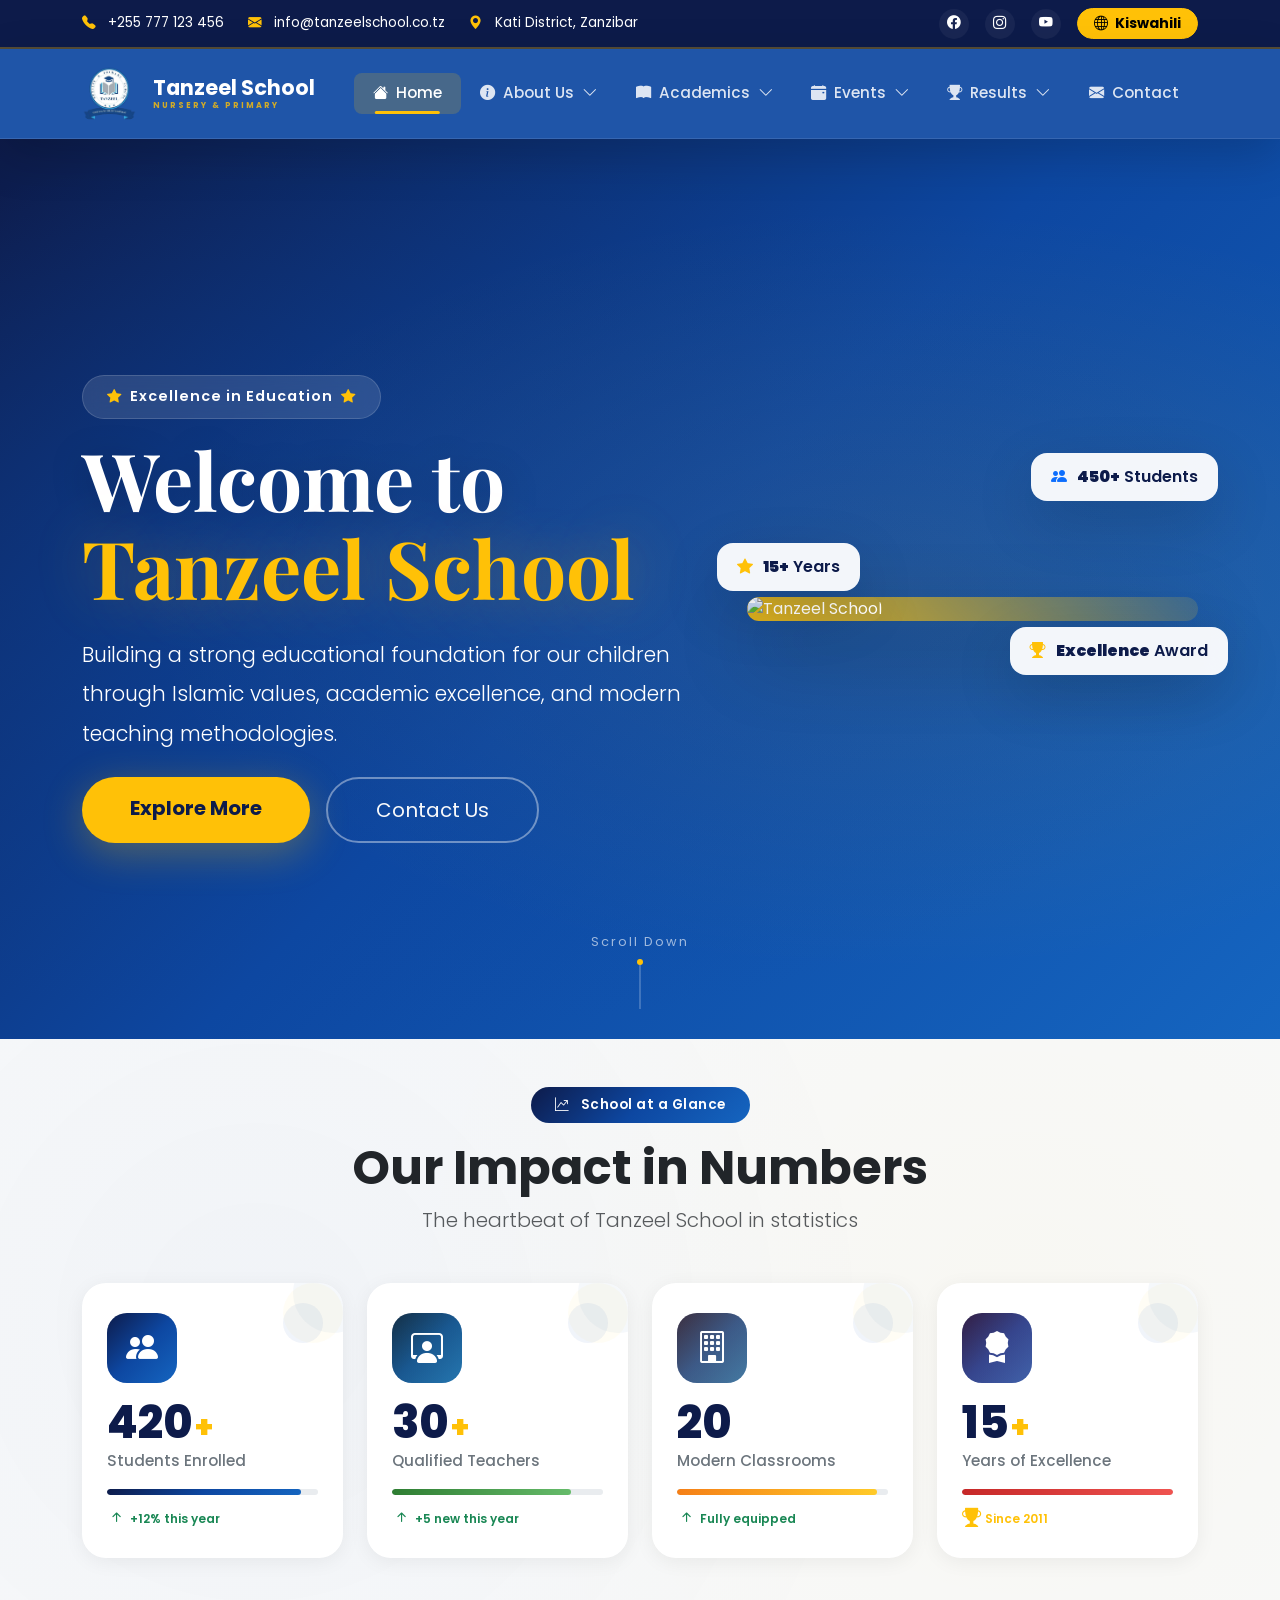
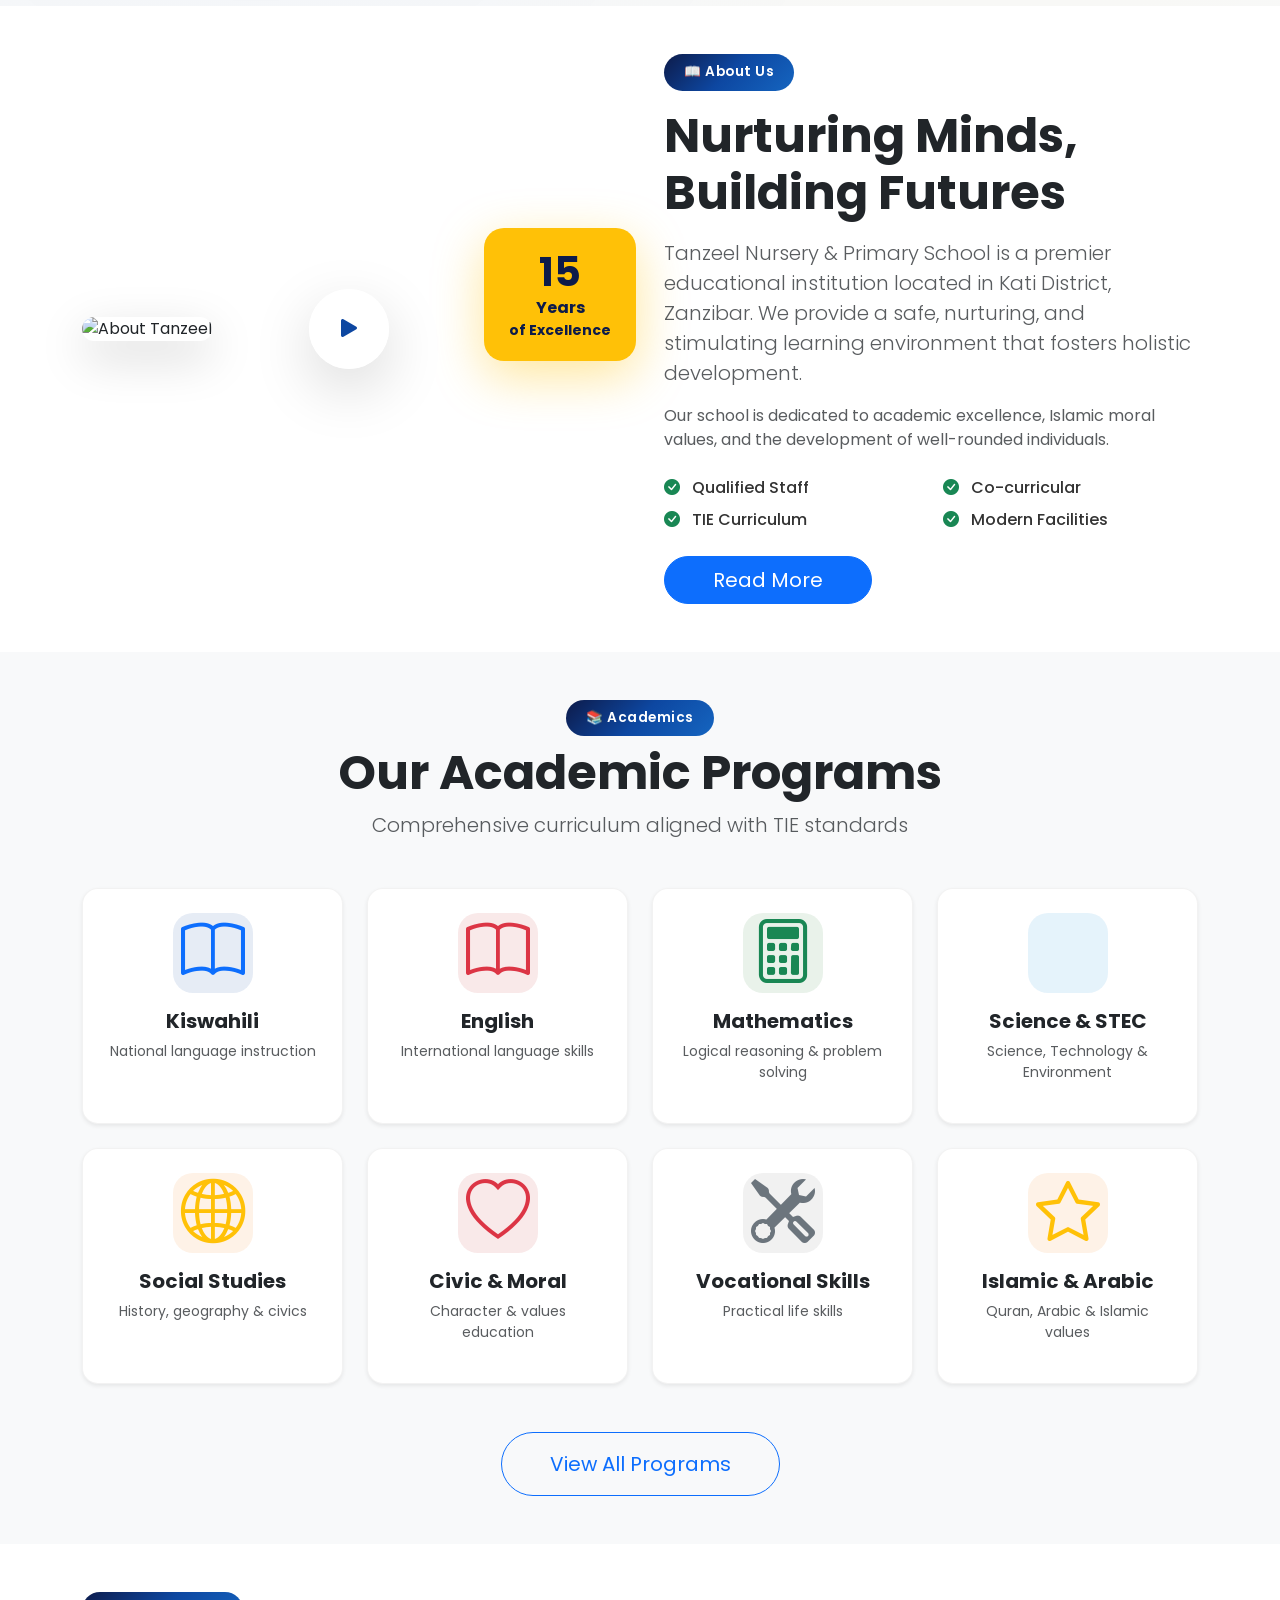
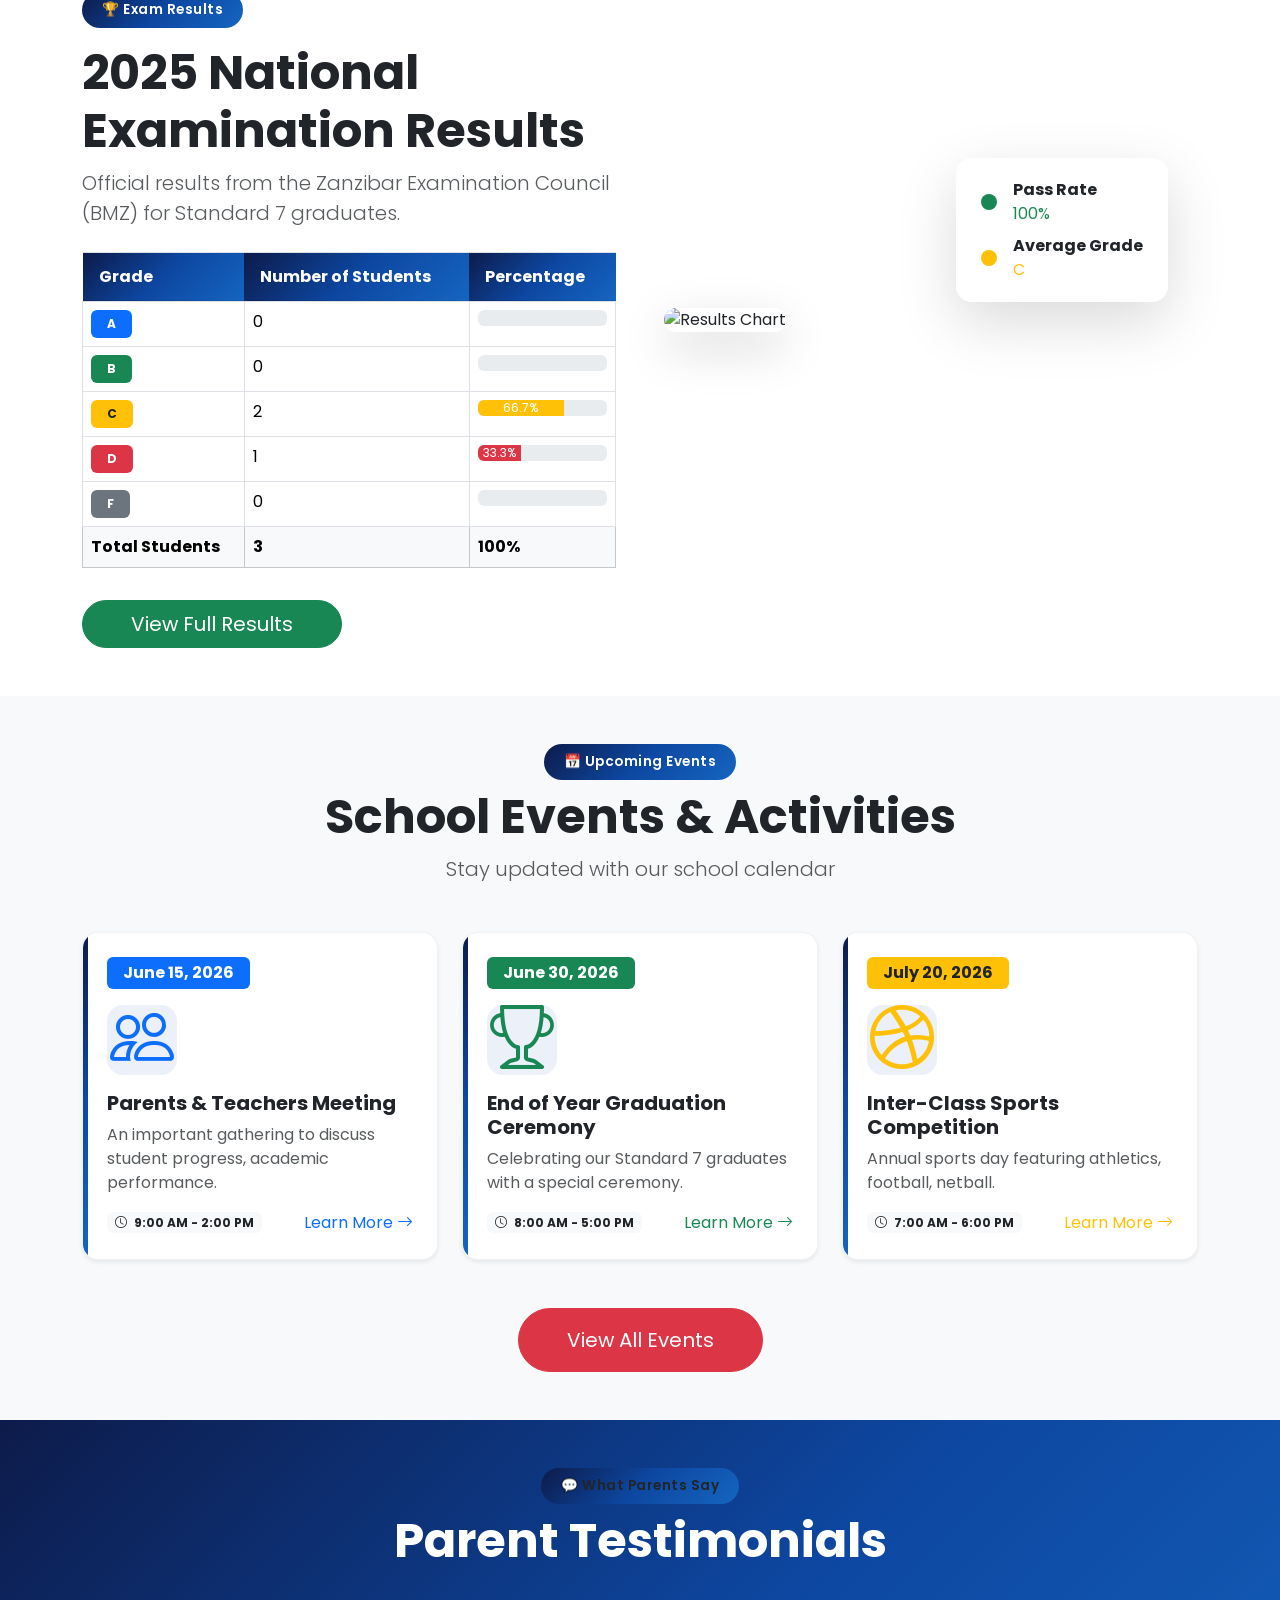
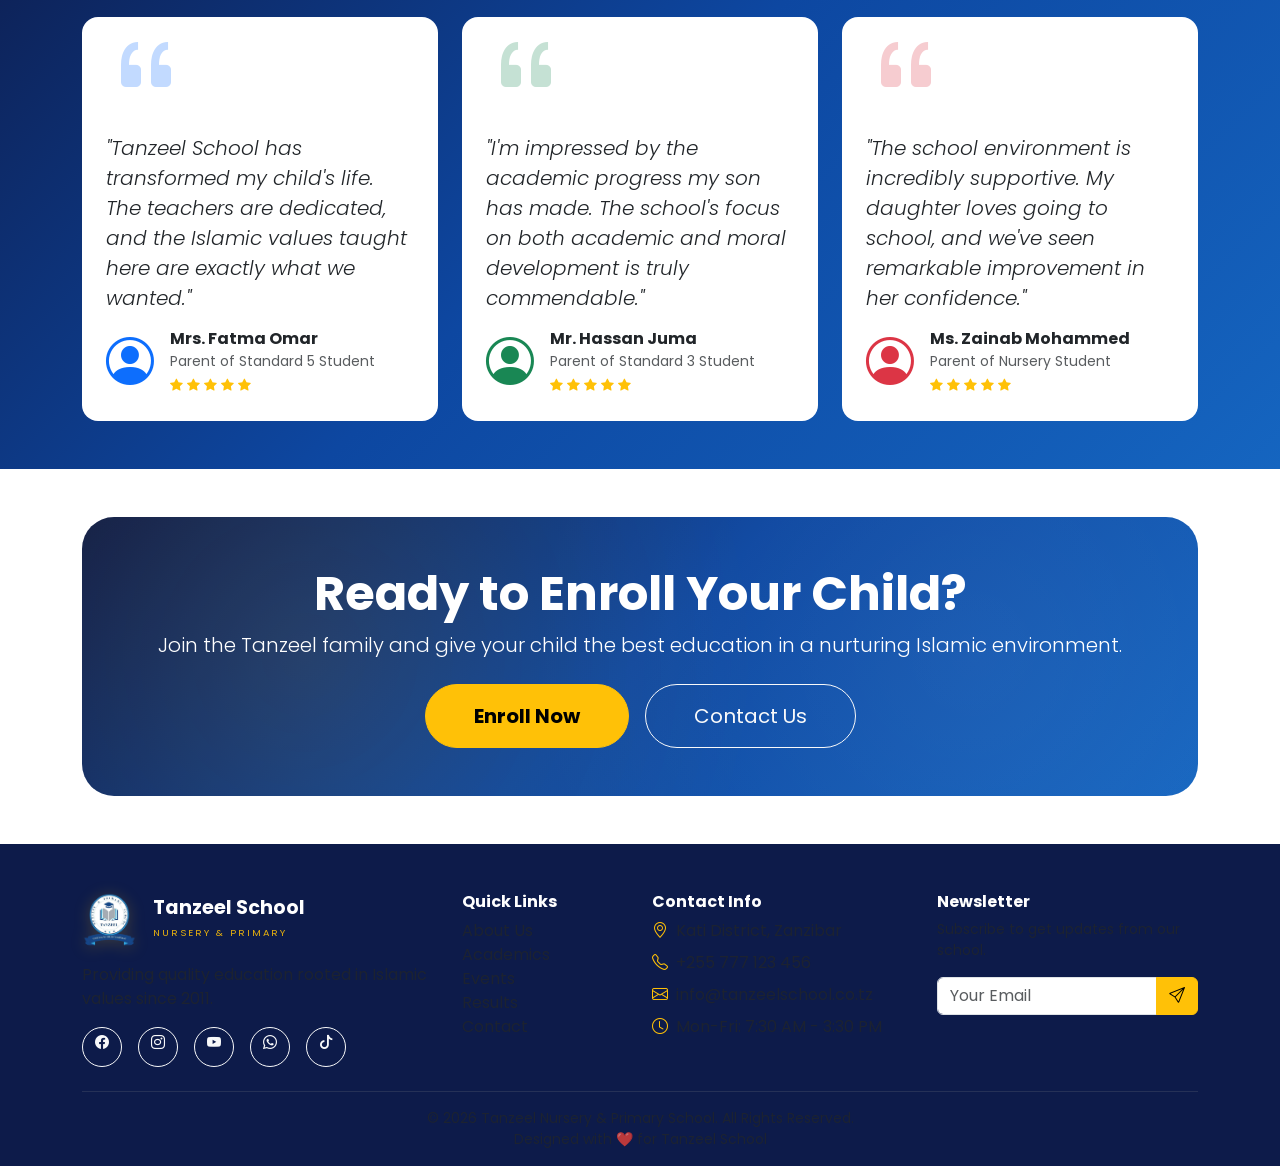
==== commit 3d00e51e: "Prince" ====
--- a/index.html
+++ b/index.html
@@ -25,7 +25,7 @@
             <div class="loader-ring"></div>
             <div class="loader-ring"></div>
             <div class="loader-logo">
-                <img src="images/logo-placeholder.png" alt="Tanzeel School" class="loader-logo-img" />
+                <img src="logo/tanzeel_logo.png" alt="Tanzeel School" class="loader-logo-img" />
             </div>
             <p class="loader-text mt-3 fw-bold">Tanzeel School</p>
         </div>
@@ -56,7 +56,7 @@
             <a class="navbar-brand fw-bold" href="index.html">
                 <!-- ====== LOGO IN HEADER ====== -->
                 <div class="brand-logo-wrapper">
-                    <img src="images/logo.png" alt="Tanzeel School Logo" class="brand-logo" id="headerLogo" />
+                    <img src="logo/tanzeel_logo.png" alt="Tanzeel School Logo" class="brand-logo" id="headerLogo" />
                     <!-- Fallback if logo not found -->
                     <div class="brand-icon-fallback d-none">
                         <i class="bi bi-mortarboard-fill"></i>
@@ -925,7 +925,7 @@
                     <!-- ====== LOGO IN FOOTER ====== -->
                     <div class="footer-brand d-flex align-items-center mb-3">
                         <div class="footer-logo-wrapper">
-                            <img src="images/logo.png" alt="Tanzeel School Logo" class="footer-logo" id="footerLogo" />
+                            <img src="logo/tanzeel_logo.png" alt="Tanzeel School Logo" class="footer-logo" id="footerLogo" />
                             <div class="footer-logo-fallback d-none">
                                 <i class="bi bi-mortarboard-fill text-warning"></i>
                             </div>
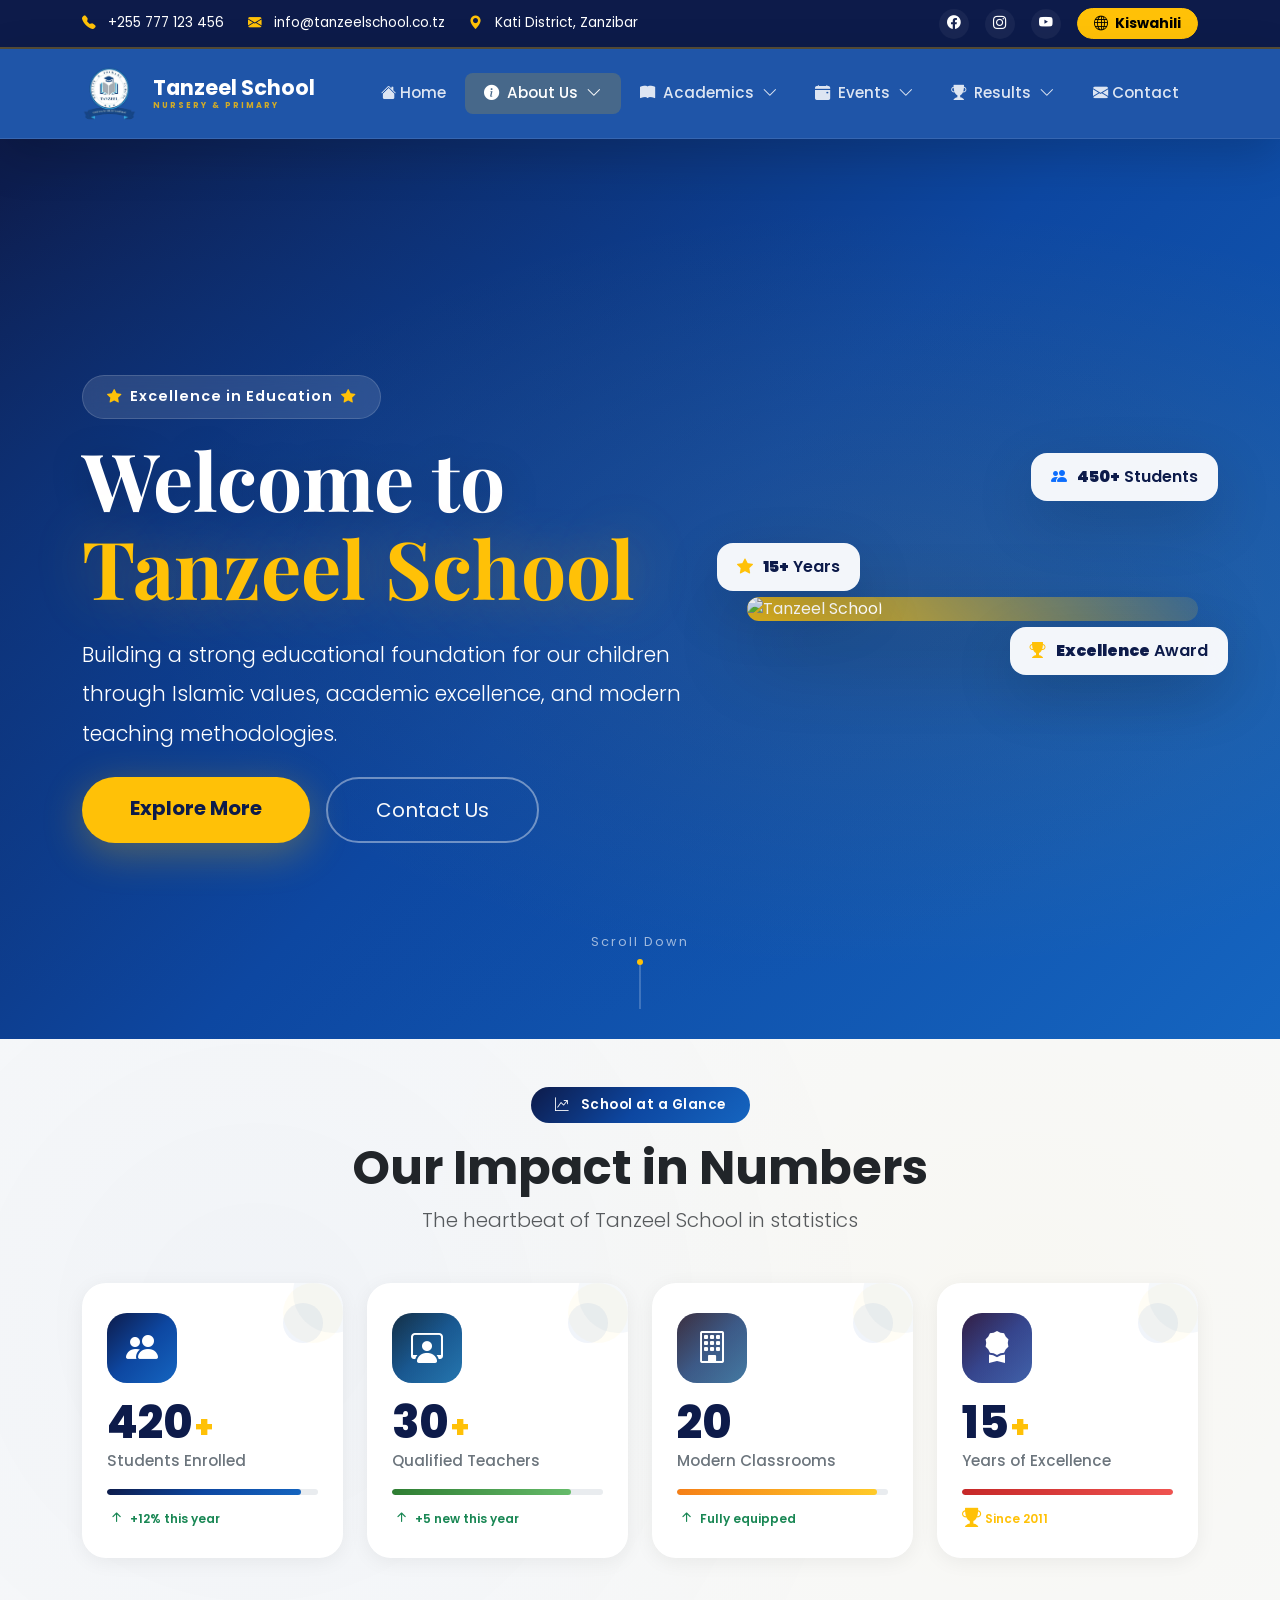
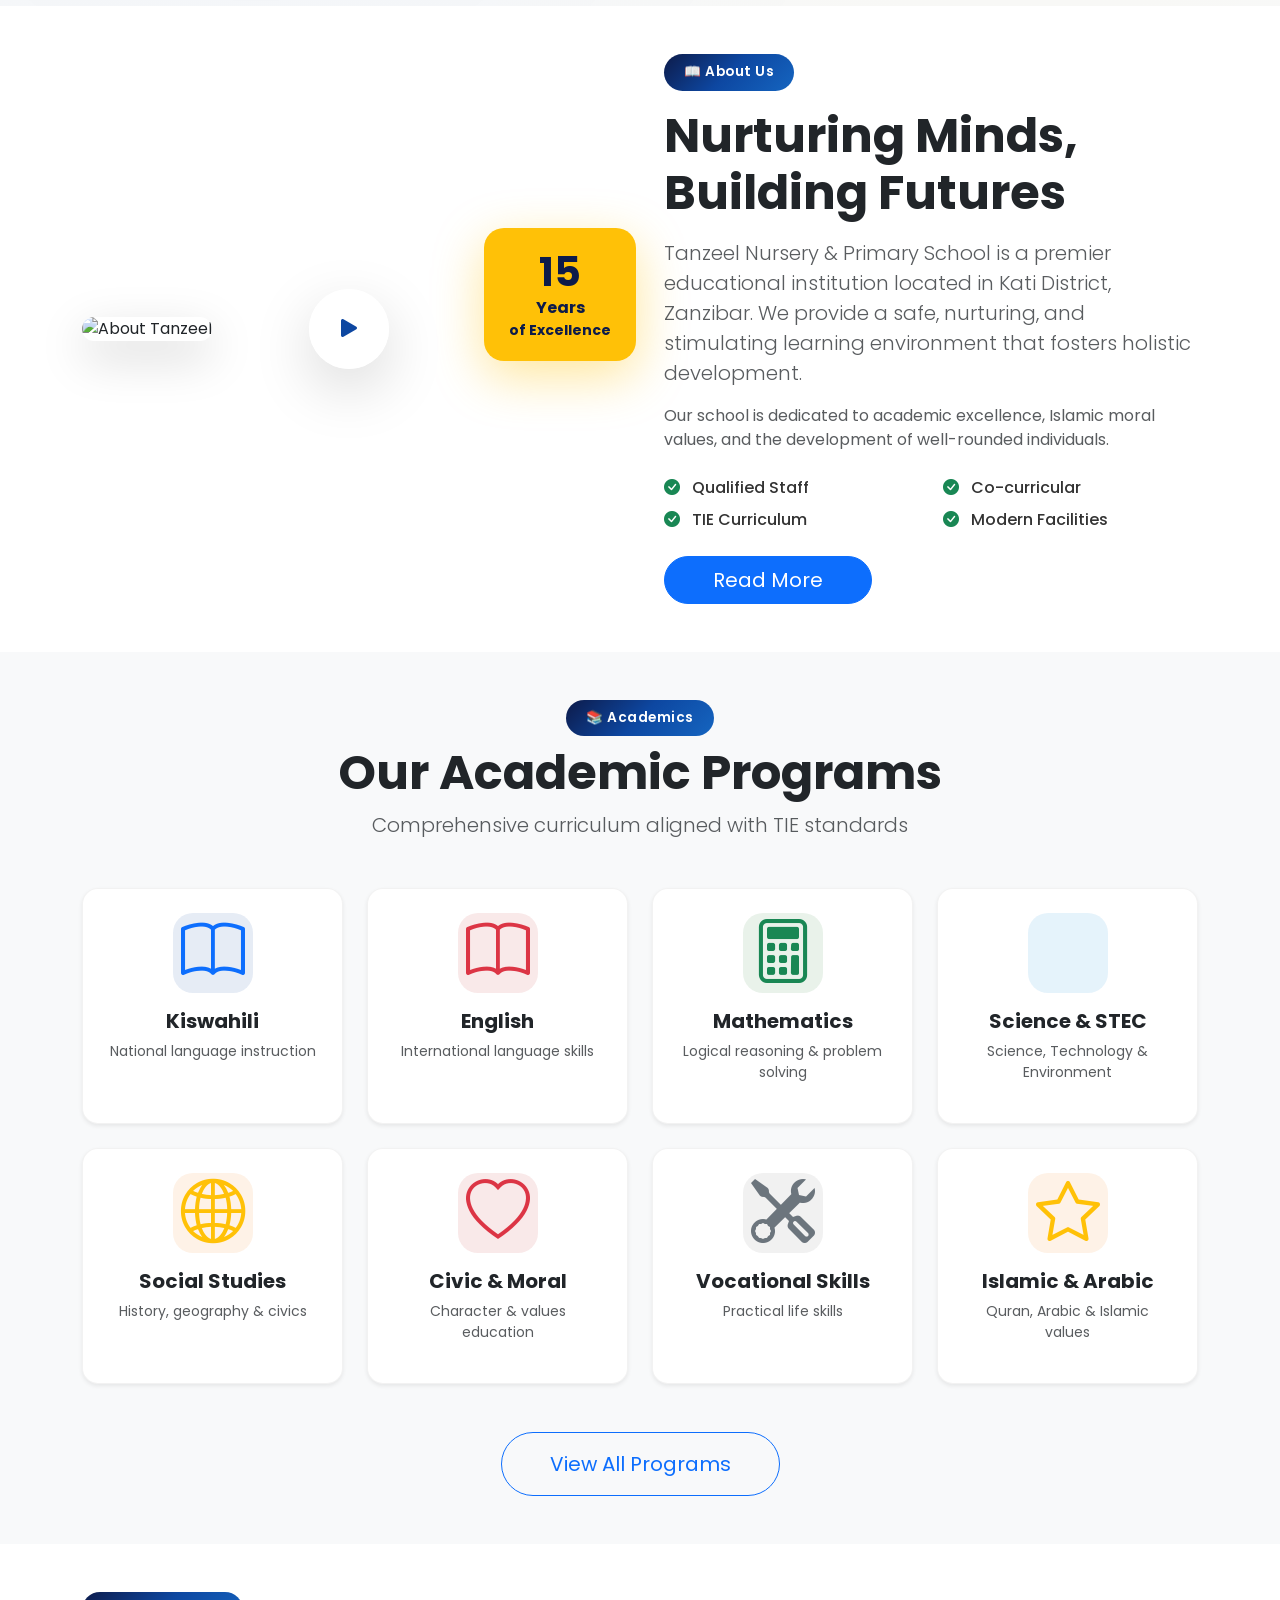
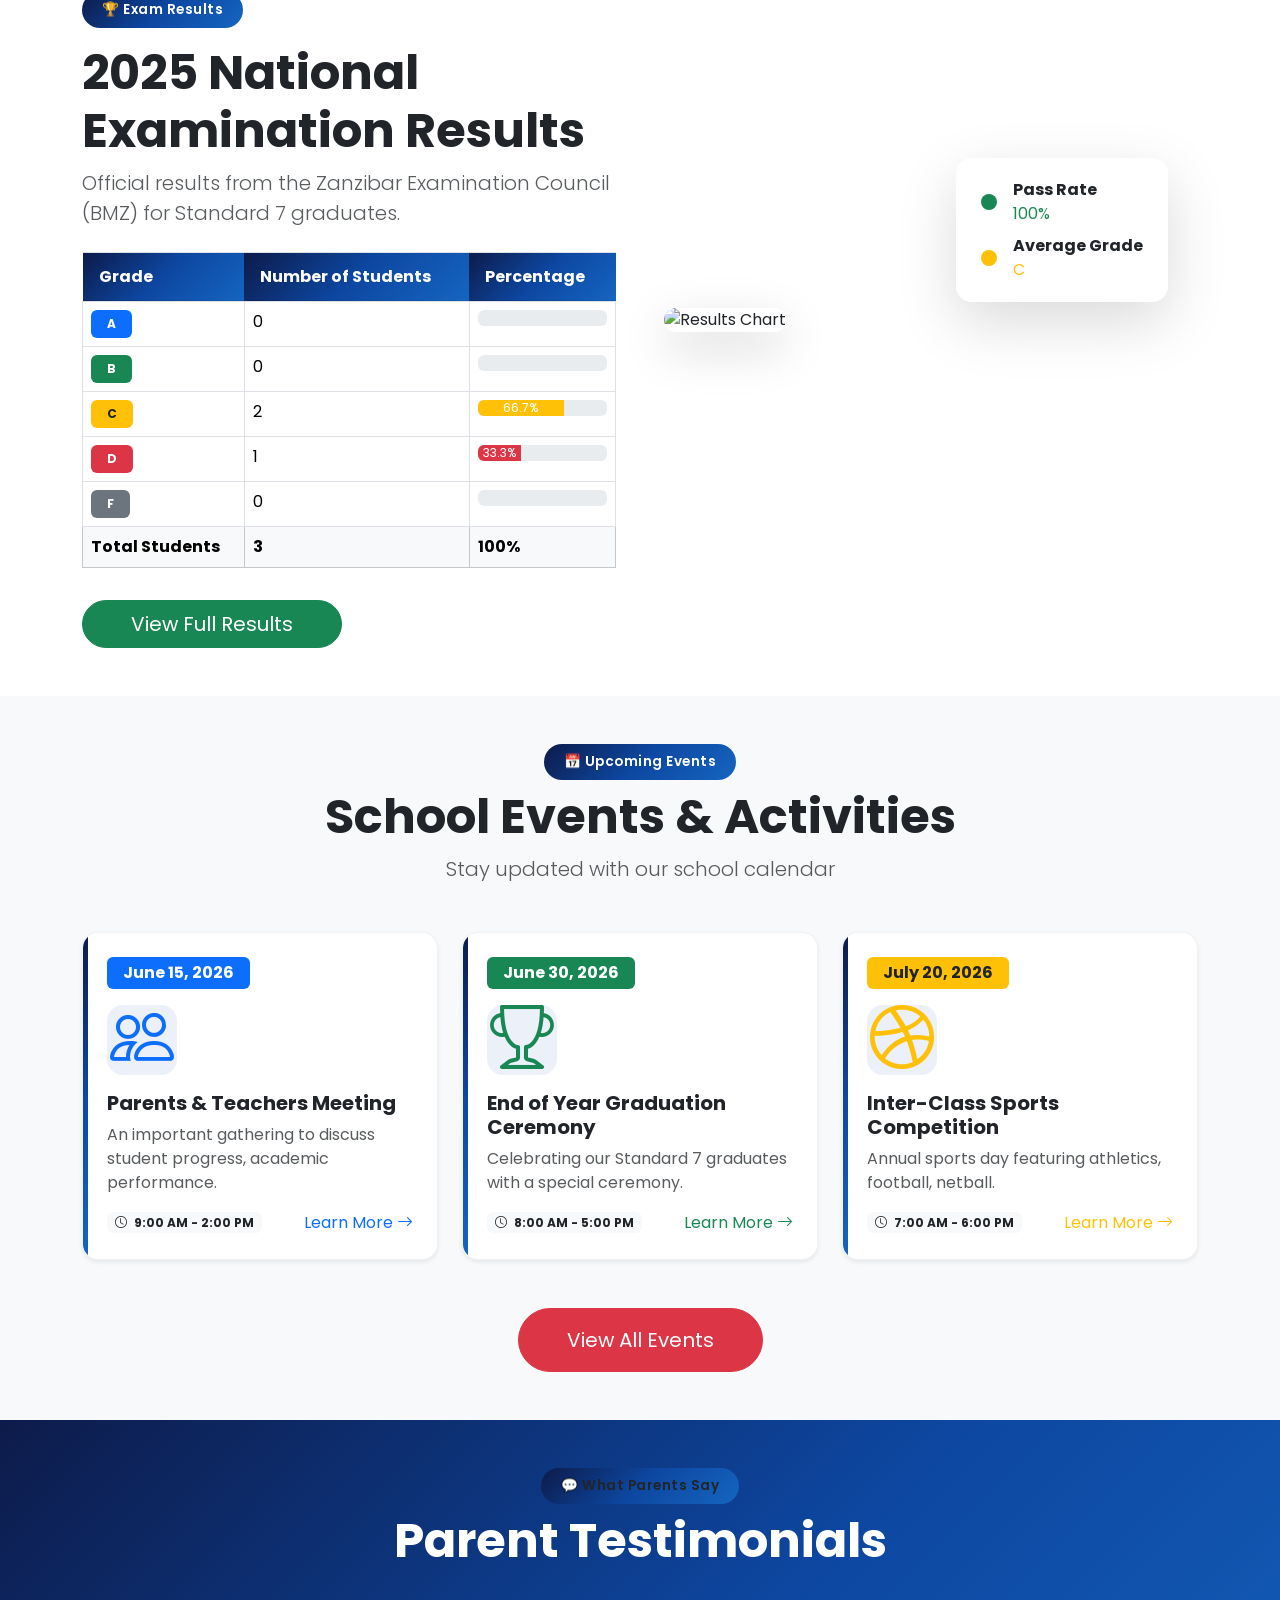
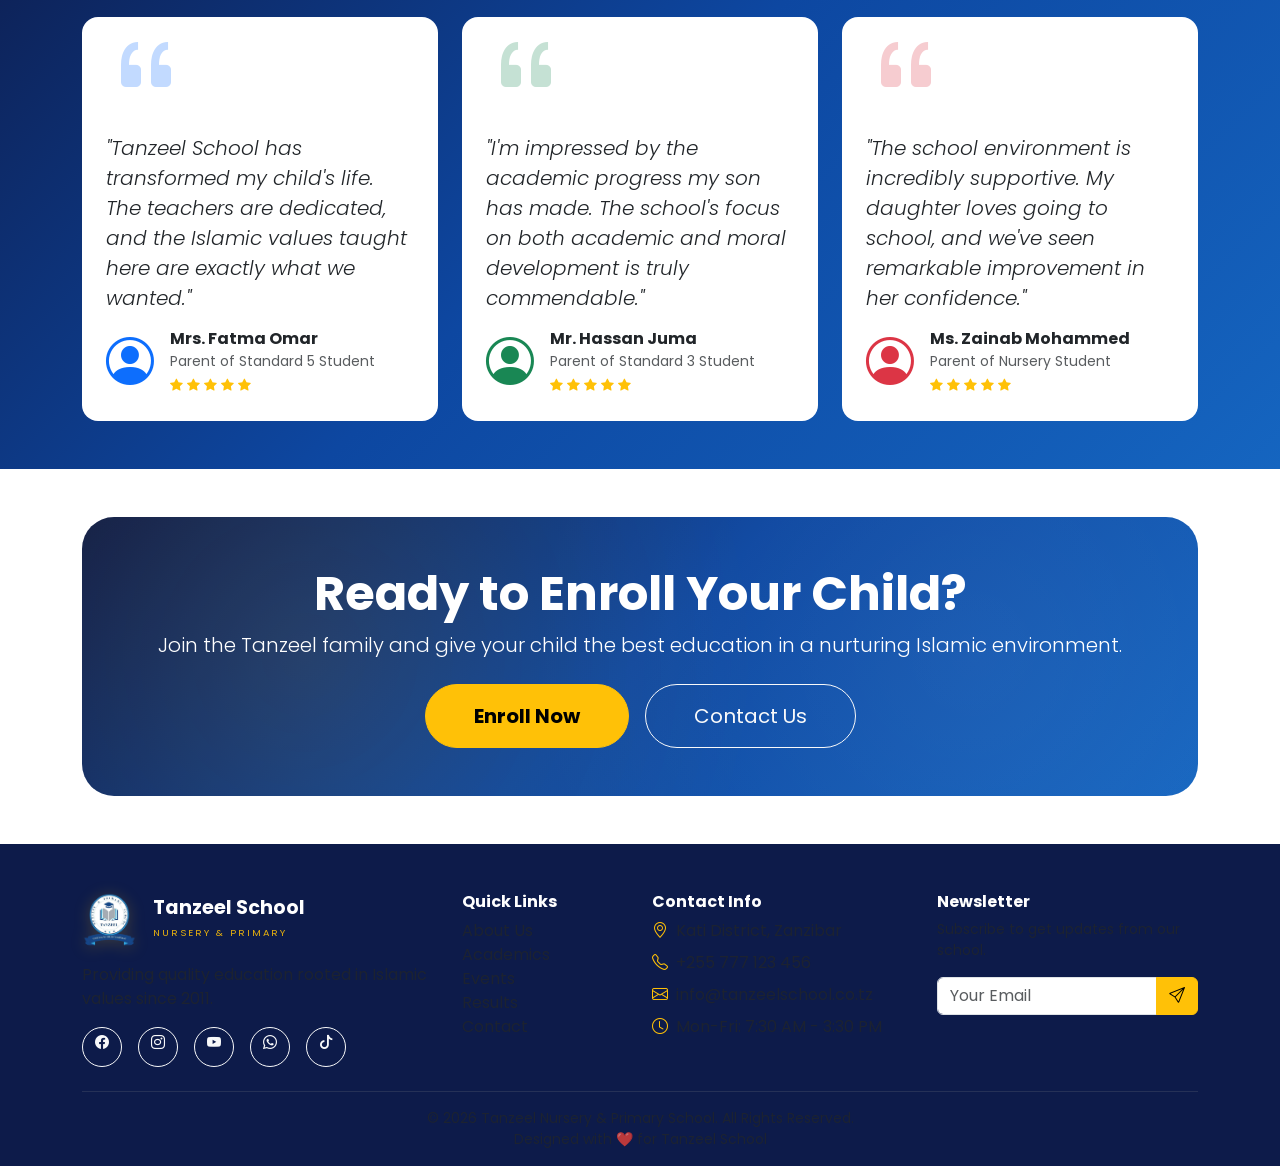
==== commit 0faa12c1: "Prince" ====
--- a/index.html
+++ b/index.html
@@ -24,6 +24,7 @@
             <div class="loader-ring"></div>
             <div class="loader-ring"></div>
             <div class="loader-ring"></div>
+            
             <div class="loader-logo">
                 <img src="logo/tanzeel_logo.png" alt="Tanzeel School" class="loader-logo-img" />
             </div>
@@ -54,10 +55,8 @@
     <nav class="navbar navbar-expand-lg glass-navbar shadow-lg sticky-top">
         <div class="container">
             <a class="navbar-brand fw-bold" href="index.html">
-                <!-- ====== LOGO IN HEADER ====== -->
                 <div class="brand-logo-wrapper">
                     <img src="logo/tanzeel_logo.png" alt="Tanzeel School Logo" class="brand-logo" id="headerLogo" />
-                    <!-- Fallback if logo not found -->
                     <div class="brand-icon-fallback d-none">
                         <i class="bi bi-mortarboard-fill"></i>
                     </div>
@@ -74,60 +73,23 @@
             </button>
             <div class="collapse navbar-collapse" id="mainNav">
                 <ul class="navbar-nav ms-auto fw-semibold">
-                    
-                    <!-- HOME -->
-                    <li class="nav-item">
-                        <a class="nav-link active" href="index.html">
-                            <i class="bi bi-house-fill me-1"></i>
-                            <span class="lang-nav-home">Home</span>
-                        </a>
-                    </li>
-                    
-                    <!-- ABOUT US with DROPDOWN -->
+                    <li class="nav-item"><a class="nav-link" href="index.html"><i class="bi bi-house-fill me-1"></i><span class="lang-nav-home">Home</span></a></li>
                     <li class="nav-item dropdown">
-                        <a class="nav-link dropdown-toggle" href="#" id="aboutDropdown" role="button" data-bs-toggle="dropdown" aria-expanded="false">
+                        <a class="nav-link dropdown-toggle active" href="#" id="aboutDropdown" role="button" data-bs-toggle="dropdown" aria-expanded="false">
                             <i class="bi bi-info-circle-fill me-1"></i>
                             <span class="lang-nav-about">About Us</span>
                             <i class="bi bi-chevron-down ms-1 dropdown-arrow"></i>
                         </a>
                         <ul class="dropdown-menu glass-dropdown" aria-labelledby="aboutDropdown">
-                            <li>
-                                <a class="dropdown-item" href="about.html#history">
-                                    <i class="bi bi-clock-history me-2"></i>
-                                    <span class="lang-drop-history">Our History</span>
-                                    <span class="dropdown-badge">NEW</span>
-                                </a>
-                            </li>
-                            <li>
-                                <a class="dropdown-item" href="about.html#mission">
-                                    <i class="bi bi-bullseye me-2"></i>
-                                    <span class="lang-drop-mission">Mission & Vision</span>
-                                </a>
-                            </li>
-                            <li>
-                                <a class="dropdown-item" href="about.html#staff">
-                                    <i class="bi bi-people me-2"></i>
-                                    <span class="lang-drop-staff">Our Staff</span>
-                                </a>
-                            </li>
-                            <li>
-                                <a class="dropdown-item" href="about.html#facilities">
-                                    <i class="bi bi-building me-2"></i>
-                                    <span class="lang-drop-facilities">Facilities</span>
-                                </a>
-                            </li>
+                            <li><a class="dropdown-item" href="about.html"><i class="bi bi-grid me-2"></i><span class="lang-drop-overview">Overview</span></a></li>
+                            <li><a class="dropdown-item" href="about-history.html"><i class="bi bi-clock-history me-2"></i><span class="lang-drop-history">Our History</span><span class="dropdown-badge">NEW</span></a></li>
+                            <li><a class="dropdown-item" href="about-mission.html"><i class="bi bi-bullseye me-2"></i><span class="lang-drop-mission">Mission & Vision</span></a></li>
+                            <li><a class="dropdown-item" href="about-staff.html"><i class="bi bi-people me-2"></i><span class="lang-drop-staff">Our Staff</span></a></li>
+                            <li><a class="dropdown-item" href="about-facilities.html"><i class="bi bi-building me-2"></i><span class="lang-drop-facilities">Facilities</span></a></li>
                             <li><hr class="dropdown-divider" /></li>
-                            <li>
-                                <a class="dropdown-item" href="about.html#achievements">
-                                    <i class="bi bi-trophy me-2"></i>
-                                    <span class="lang-drop-achievements">Achievements</span>
-                                    <span class="dropdown-badge bg-success">Award</span>
-                                </a>
-                            </li>
+                            <li><a class="dropdown-item" href="about-achievements.html"><i class="bi bi-trophy me-2"></i><span class="lang-drop-achievements">Achievements</span><span class="dropdown-badge bg-success">Award</span></a></li>
                         </ul>
                     </li>
-                    
-                    <!-- ACADEMICS with DROPDOWN -->
                     <li class="nav-item dropdown">
                         <a class="nav-link dropdown-toggle" href="#" id="acadDropdown" role="button" data-bs-toggle="dropdown" aria-expanded="false">
                             <i class="bi bi-book-fill me-1"></i>
@@ -135,43 +97,14 @@
                             <i class="bi bi-chevron-down ms-1 dropdown-arrow"></i>
                         </a>
                         <ul class="dropdown-menu glass-dropdown" aria-labelledby="acadDropdown">
-                            <li>
-                                <a class="dropdown-item" href="academics.html#nursery">
-                                    <i class="bi bi-stars me-2"></i>
-                                    <span class="lang-drop-nursery">Nursery Program</span>
-                                </a>
-                            </li>
-                            <li>
-                                <a class="dropdown-item" href="academics.html#primary">
-                                    <i class="bi bi-book me-2"></i>
-                                    <span class="lang-drop-primary">Primary Program</span>
-                                </a>
-                            </li>
-                            <li>
-                                <a class="dropdown-item" href="academics.html#subjects">
-                                    <i class="bi bi-grid me-2"></i>
-                                    <span class="lang-drop-subjects">Subjects Offered</span>
-                                    <span class="dropdown-badge">8</span>
-                                </a>
-                            </li>
-                            <li>
-                                <a class="dropdown-item" href="academics.html#curriculum">
-                                    <i class="bi bi-diagram-3 me-2"></i>
-                                    <span class="lang-drop-curriculum">Curriculum</span>
-                                </a>
-                            </li>
+                            <li><a class="dropdown-item" href="academics.html#nursery"><i class="bi bi-stars me-2"></i><span class="lang-drop-nursery">Nursery Program</span></a></li>
+                            <li><a class="dropdown-item" href="academics.html#primary"><i class="bi bi-book me-2"></i><span class="lang-drop-primary">Primary Program</span></a></li>
+                            <li><a class="dropdown-item" href="academics.html#subjects"><i class="bi bi-grid me-2"></i><span class="lang-drop-subjects">Subjects Offered</span><span class="dropdown-badge">8</span></a></li>
+                            <li><a class="dropdown-item" href="academics.html#curriculum"><i class="bi bi-diagram-3 me-2"></i><span class="lang-drop-curriculum">Curriculum</span></a></li>
                             <li><hr class="dropdown-divider" /></li>
-                            <li>
-                                <a class="dropdown-item" href="academics.html#islamic">
-                                    <i class="bi bi-star me-2"></i>
-                                    <span class="lang-drop-islamic">Islamic Studies</span>
-                                    <span class="dropdown-badge bg-warning text-dark">Featured</span>
-                                </a>
-                            </li>
+                            <li><a class="dropdown-item" href="academics.html#islamic"><i class="bi bi-star me-2"></i><span class="lang-drop-islamic">Islamic Studies</span><span class="dropdown-badge bg-warning text-dark">Featured</span></a></li>
                         </ul>
                     </li>
-                    
-                    <!-- EVENTS with DROPDOWN -->
                     <li class="nav-item dropdown">
                         <a class="nav-link dropdown-toggle" href="#" id="eventsDropdown" role="button" data-bs-toggle="dropdown" aria-expanded="false">
                             <i class="bi bi-calendar-event-fill me-1"></i>
@@ -179,36 +112,13 @@
                             <i class="bi bi-chevron-down ms-1 dropdown-arrow"></i>
                         </a>
                         <ul class="dropdown-menu glass-dropdown" aria-labelledby="eventsDropdown">
-                            <li>
-                                <a class="dropdown-item" href="events.html#upcoming">
-                                    <i class="bi bi-calendar-plus me-2"></i>
-                                    <span class="lang-drop-upcoming">Upcoming Events</span>
-                                    <span class="dropdown-badge bg-danger">3</span>
-                                </a>
-                            </li>
-                            <li>
-                                <a class="dropdown-item" href="events.html#calendar">
-                                    <i class="bi bi-calendar3 me-2"></i>
-                                    <span class="lang-drop-calendar">School Calendar</span>
-                                </a>
-                            </li>
-                            <li>
-                                <a class="dropdown-item" href="events.html#gallery">
-                                    <i class="bi bi-images me-2"></i>
-                                    <span class="lang-drop-gallery">Event Gallery</span>
-                                </a>
-                            </li>
+                            <li><a class="dropdown-item" href="events.html#upcoming"><i class="bi bi-calendar-plus me-2"></i><span class="lang-drop-upcoming">Upcoming Events</span><span class="dropdown-badge bg-danger">3</span></a></li>
+                            <li><a class="dropdown-item" href="events.html#calendar"><i class="bi bi-calendar3 me-2"></i><span class="lang-drop-calendar">School Calendar</span></a></li>
+                            <li><a class="dropdown-item" href="events.html#gallery"><i class="bi bi-images me-2"></i><span class="lang-drop-gallery">Event Gallery</span></a></li>
                             <li><hr class="dropdown-divider" /></li>
-                            <li>
-                                <a class="dropdown-item" href="events.html#sports">
-                                    <i class="bi bi-dribbble me-2"></i>
-                                    <span class="lang-drop-sports">Sports Events</span>
-                                </a>
-                            </li>
+                            <li><a class="dropdown-item" href="events.html#sports"><i class="bi bi-dribbble me-2"></i><span class="lang-drop-sports">Sports Events</span></a></li>
                         </ul>
                     </li>
-                    
-                    <!-- RESULTS with DROPDOWN -->
                     <li class="nav-item dropdown">
                         <a class="nav-link dropdown-toggle" href="#" id="resultsDropdown" role="button" data-bs-toggle="dropdown" aria-expanded="false">
                             <i class="bi bi-trophy-fill me-1"></i>
@@ -216,43 +126,14 @@
                             <i class="bi bi-chevron-down ms-1 dropdown-arrow"></i>
                         </a>
                         <ul class="dropdown-menu glass-dropdown" aria-labelledby="resultsDropdown">
-                            <li>
-                                <a class="dropdown-item" href="results.html#2025">
-                                    <i class="bi bi-award me-2"></i>
-                                    <span class="lang-drop-2025">2025 Results</span>
-                                    <span class="dropdown-badge bg-success">Latest</span>
-                                </a>
-                            </li>
-                            <li>
-                                <a class="dropdown-item" href="results.html#2024">
-                                    <i class="bi bi-award me-2"></i>
-                                    <span class="lang-drop-2024">2024 Results</span>
-                                </a>
-                            </li>
-                            <li>
-                                <a class="dropdown-item" href="results.html#analysis">
-                                    <i class="bi bi-graph-up me-2"></i>
-                                    <span class="lang-drop-analysis">Performance Analysis</span>
-                                </a>
-                            </li>
+                            <li><a class="dropdown-item" href="results.html#2025"><i class="bi bi-award me-2"></i><span class="lang-drop-2025">2025 Results</span><span class="dropdown-badge bg-success">Latest</span></a></li>
+                            <li><a class="dropdown-item" href="results.html#2024"><i class="bi bi-award me-2"></i><span class="lang-drop-2024">2024 Results</span></a></li>
+                            <li><a class="dropdown-item" href="results.html#analysis"><i class="bi bi-graph-up me-2"></i><span class="lang-drop-analysis">Performance Analysis</span></a></li>
                             <li><hr class="dropdown-divider" /></li>
-                            <li>
-                                <a class="dropdown-item" href="results.html#national">
-                                    <i class="bi bi-bar-chart me-2"></i>
-                                    <span class="lang-drop-national">National Rankings</span>
-                                </a>
-                            </li>
+                            <li><a class="dropdown-item" href="results.html#national"><i class="bi bi-bar-chart me-2"></i><span class="lang-drop-national">National Rankings</span></a></li>
                         </ul>
                     </li>
-                    
-                    <!-- CONTACT -->
-                    <li class="nav-item">
-                        <a class="nav-link" href="contact.html">
-                            <i class="bi bi-envelope-fill me-1"></i>
-                            <span class="lang-nav-contact">Contact</span>
-                        </a>
-                    </li>
-                    
+                    <li class="nav-item"><a class="nav-link" href="contact.html"><i class="bi bi-envelope-fill me-1"></i><span class="lang-nav-contact">Contact</span></a></li>
                 </ul>
             </div>
         </div>
